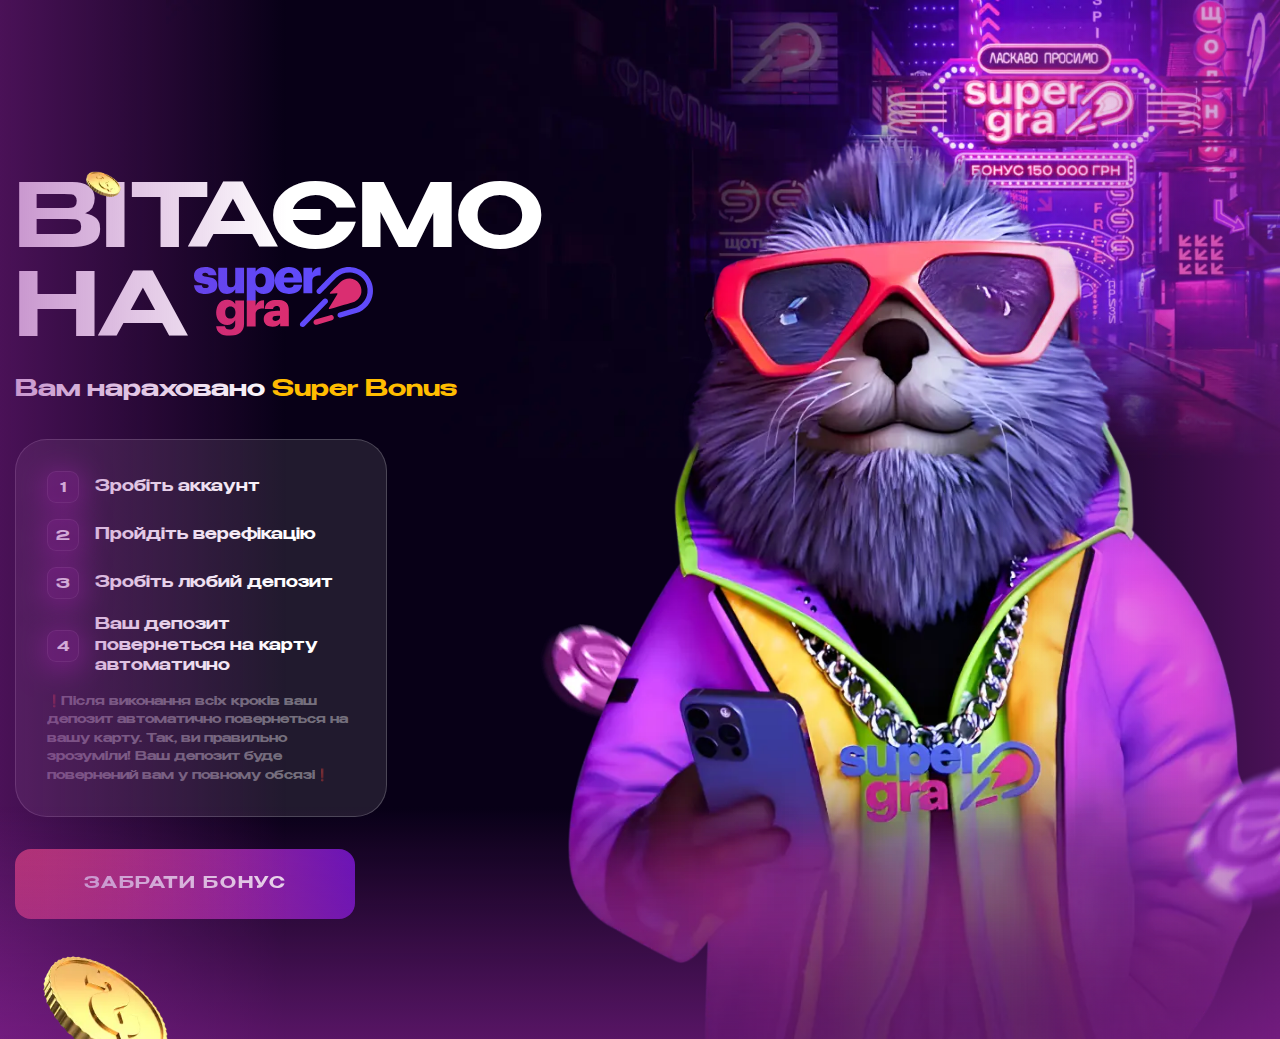
==== index2.html @ c42d8935 "first commit" ====
<!DOCTYPE html>
<html lang="en">

<head>
	<title>HomePage</title>
	<meta charset="UTF-8">
	<meta name="format-detection" content="telephone=no">
	<style>
		body {
			opacity: 0;
			visibility: hidden;
			transition: opacity 0.3s ease 0s, visibility 0.3s ease 0s;
		}

		.loaded body {
			opacity: 1;
			visibility: visible;
		}


		/* При використанні прелоадера використати ці стилі */
		/* 
		.loading body>*:not(#fls-preloader) {
				opacity: 0;
				visibility: hidden;
			}

			.loaded body>*:not(#fls-preloader) {
				transition: opacity 0.3s ease 0.1s, visibility 0.3s ease 0.1s;
				opacity: 1;
				visibility: visible;
			}
	*/
	</style>
	<link rel="stylesheet" href="css/style.min.css?_v=20240819234137">
	<link rel="shortcut icon" href="favicon.ico">
	<!-- <meta name="robots" content="noindex, nofollow"> -->
	<meta name="viewport" content="width=device-width, initial-scale=1.0">
</head>

<body>
	<div class="wrapper">
		<main class="page">
			<section class="page__hero hero">
				<div class="hero__bg">
					<img src="img/bg-mob.webp" alt="Image">
					<img src="img/bg.webp" alt="Image">
				</div>
				<div class="hero__gradients">
					<span></span>
				</div>
				<div class="hero__container hero__container--pg2 ">
					<div class="hero__content hero__content--pg2">
						<h1 class="hero__title hero__title--pg2">
							Вітаємо на
							<svg viewBox="0 0 204 78" fill="none" xmlns="http://www.w3.org/2000/svg">
								<g clip-path="url(#clip0_10_10)">
									<path d="M12.604 0.00179319C19.853 0.00179319 24.9098 2.44553 25.5678 9.38276H16.4818C16.0888 7.43622 15.0187 6.49343 12.694 6.49343C10.5017 6.49343 9.37971 7.43152 9.37971 8.773C9.37971 10.1145 10.7243 10.7149 14.3228 11.1604C22.4713 12.1595 26.406 14.2749 26.406 20.4945C26.4296 27.3943 21.2593 30.49 13.1106 30.49C10.0284 30.49 6.15525 30.0819 3.40913 27.9852C0.426073 25.6916 0 20.6399 0 20.6399H8.89673C9.22814 22.7319 10.1703 23.8951 12.9687 23.9233H13.0539C15.5255 23.9233 16.6523 22.9852 16.6523 21.5358C16.6523 20.0864 15.2318 19.4768 11.1978 18.9232C3.31429 17.896 0 15.6165 0 9.56101C0 3.11158 5.80487 0.00179319 12.604 0.00179319ZM79.0711 0.00179319C85.8561 0.00179319 91.3816 5.01124 91.4858 14.7627V15.5039C91.4858 25.5087 85.9223 30.5134 79.0142 30.5134C74.6252 30.5134 71.4055 28.5012 69.9187 25.6682L69.8714 25.565L69.8335 39.2565L59.8479 39.2237V0.78041H69.9045V5.11443C70.834 3.53042 72.174 2.22127 73.7855 1.32239C75.3971 0.423508 77.2219 -0.0324205 79.0711 0.00179319ZM37.5517 0.78041V18.1352C37.5517 21.4186 38.8443 23.0228 41.7089 23.0228C44.7438 23.0228 46.7135 21.2451 46.7135 17.5255V0.78041H56.7702V29.8614H46.7135V25.3305C45.1368 28.3323 42.2722 30.49 37.386 30.49C31.7043 30.49 27.4949 27.0424 27.4949 19.7019V0.78041H37.5517ZM75.4585 7.50658C71.8411 7.50658 69.6583 10.0676 69.6157 14.8613V15.4523C69.6157 20.4007 71.808 22.9008 75.4585 22.9008C79.1847 22.9008 81.2065 20.3397 81.2444 15.6539V15.0583C81.2444 9.95032 79.0001 7.50658 75.4585 7.50658ZM107.622 30.49C116.5 30.49 121.613 26.7657 122.513 20.2084H113.072C112.679 22.155 111.273 23.656 107.958 23.656C104.364 23.656 102.115 21.4326 101.836 17.5957H122.513V15.0113C122.513 4.56095 115.6 0.00179319 107.565 0.00179319C98.6873 0.00179319 91.6656 5.89304 91.6656 15.2272V15.6727C91.6656 25.171 98.408 30.49 107.622 30.49ZM112.736 11.9859H101.95C102.451 8.50565 104.53 6.56847 107.565 6.56847C110.827 6.56847 112.57 8.50565 112.736 12.0047V11.9859ZM143.464 0.391102H143.606V9.66888C137.484 9.50473 134.113 11.3949 134.113 16.062V29.8426H124.052V0.761655H134.089V6.56847C135.941 2.22509 139.033 0.334818 143.583 0.391102H143.464Z" fill="#604AFA" />
									<path d="M37.5942 37.2585C42.2059 37.2585 44.9474 39.1675 46.6331 42.0755L46.6851 42.1647V38.0371H56.7323V64.7306C56.7323 73.4315 50.9511 78 40.454 78C30.563 78 25.956 73.9052 25.1039 67.3855L25.0754 67.1837H35.0659C35.5394 69.3039 36.8083 70.9784 40.454 70.9784C44.8479 70.9784 46.6518 68.5159 46.6851 64.9511V60.3825C45.8009 62.0065 44.4884 63.3621 42.8871 64.3046C41.2861 65.2474 39.4567 65.7414 37.5942 65.7343C33.4228 65.7343 29.545 63.9614 27.4476 60.3919C24.1 54.7633 24.673 48.3045 27.1967 43.1778C29.1238 39.2707 33.243 37.2585 37.5942 37.2585ZM94.2177 37.2585C102.234 37.2585 107.385 40.4762 107.475 48.0466V67.1509H97.7071V63.7551C96.2868 65.8705 93.7111 67.8169 88.9904 67.8169C83.7065 67.8169 79.0474 65.2561 79.0474 59.0786C79.0474 52.2962 84.7812 49.6085 94.3882 49.557H97.4894V48.8862C97.4894 46.1047 96.8171 44.2661 93.6116 44.2661C90.8939 44.2661 89.8712 45.8374 89.6296 47.6431V47.7183H80.1647C80.6146 40.7107 86.1733 37.2585 94.2225 37.2585H94.2177ZM79.251 37.6524H79.3929V47.0335C73.2379 46.8645 69.8808 48.7782 69.8808 53.4968V67.423H59.8052L59.8383 38.0465H69.8239V43.8908C71.68 39.5098 74.8334 37.6008 79.3929 37.6572L79.251 37.6524ZM97.4799 55.1855H94.8379C90.7897 55.1855 88.9904 55.9641 88.9904 58.3562C88.9904 60.0262 90.1126 61.0861 92.4753 61.0861C95.3162 61.0861 97.4278 59.5101 97.4799 57.0522V55.1761V55.1855ZM41.1927 44.7257C37.4665 44.7257 35.4494 47.296 35.4114 51.2409V51.8083C35.4114 55.8234 37.5422 58.375 41.1358 58.375C44.7296 58.375 46.9265 55.8656 46.9691 51.8083V51.2971C46.9645 47.2914 44.8906 44.7257 41.1927 44.7257Z" fill="#DA2E71" />
									<path d="M152.957 46.4843C152.875 46.6123 152.834 46.7623 152.84 46.914C152.846 47.0658 152.898 47.2122 152.99 47.3334C153.083 47.4549 153.21 47.5455 153.355 47.5932C153.501 47.641 153.658 47.6435 153.805 47.6006C159.416 45.9683 173.321 42.0376 180.239 39.8706C185.112 38.3556 189.183 33.6088 189.742 28.5151C190.599 20.6771 185.225 13.7963 177.11 13.0363C173.128 12.6706 168.833 14.2512 166.38 16.6809C163.928 19.1106 157.242 25.9212 154.174 29.1717C154.069 29.2825 154.001 29.4223 153.978 29.5727C153.956 29.7228 153.98 29.8763 154.048 30.0127C154.116 30.1488 154.225 30.2612 154.359 30.3348C154.493 30.4082 154.647 30.4394 154.799 30.4241L161.869 29.8049C161.992 29.7939 162.116 29.8169 162.227 29.8715C162.338 29.9263 162.431 30.0104 162.495 30.1144C162.561 30.2187 162.595 30.3387 162.595 30.4612C162.597 30.5838 162.563 30.704 162.499 30.8086L152.957 46.4843Z" fill="#DA2E71" />
									<path d="M138.511 65.589C137.771 65.5897 137.056 65.3264 136.496 64.8474C135.937 64.3685 135.57 63.706 135.463 62.9809C135.356 62.2559 135.516 61.517 135.914 60.8994C136.312 60.2818 136.921 59.8269 137.63 59.6179L154.571 54.5757C155.351 54.3501 156.189 54.4389 156.903 54.8228C157.616 55.2066 158.148 55.8546 158.382 56.625C158.615 57.3956 158.532 58.2265 158.15 58.9365C157.768 59.6464 157.118 60.1779 156.342 60.4153L139.401 65.4576C139.113 65.5445 138.812 65.5886 138.511 65.589Z" fill="#DA2E71" />
									<path d="M123.105 68.0465C122.503 68.0439 121.915 67.8662 121.414 67.5356C120.912 67.2052 120.52 66.7363 120.285 66.1871C120.05 65.6379 119.983 65.0325 120.092 64.4459C120.201 63.8595 120.482 63.3174 120.898 62.887L146.594 36.6907C146.875 36.4016 147.21 36.1699 147.582 36.0091C147.952 35.8485 148.352 35.7616 148.757 35.7538C149.162 35.746 149.564 35.8173 149.941 35.9635C150.319 36.1098 150.663 36.3282 150.955 36.6063C151.247 36.8843 151.481 37.2167 151.643 37.5843C151.805 37.952 151.893 38.3477 151.901 38.7487C151.909 39.1498 151.837 39.5487 151.689 39.9222C151.541 40.2959 151.321 40.637 151.04 40.9263L125.33 67.1226C125.042 67.4177 124.696 67.6519 124.313 67.8107C123.931 67.9696 123.52 68.0499 123.105 68.0465Z" fill="#604AFA" />
									<path d="M165.788 57.5168C165.047 57.5158 164.333 57.2502 163.773 56.7689C163.214 56.2876 162.849 55.623 162.745 54.8969C162.642 54.1706 162.805 53.4316 163.205 52.8152C163.608 52.1988 164.22 51.7464 164.93 51.5411C173.126 49.1958 178.813 47.5027 182.312 46.4144C189.888 44.0691 195.768 37.0007 196.617 29.2613C196.944 26.493 196.708 23.6879 195.922 21.0116C195.137 18.3351 193.818 15.842 192.043 13.6796C190.282 11.5566 188.109 9.80473 185.654 8.52777C183.199 7.2508 180.511 6.47461 177.748 6.24509C177.156 6.19351 176.555 6.16536 175.954 6.16536C170.503 6.16536 165.097 8.29953 161.493 11.8689C159.017 14.322 144.377 29.4115 144.225 29.5615C143.95 29.8664 143.615 30.113 143.241 30.2869C142.867 30.4608 142.461 30.5584 142.048 30.5737C141.636 30.5891 141.224 30.5219 140.838 30.3762C140.452 30.2305 140.099 30.0094 139.801 29.7258C139.503 29.4423 139.266 29.1023 139.103 28.726C138.941 28.3496 138.857 27.9449 138.855 27.5356C138.854 27.1263 138.936 26.721 139.097 26.3438C139.257 25.9665 139.492 25.6253 139.789 25.3401C140.395 24.7162 154.618 10.0538 157.142 7.55844C161.876 2.86794 168.908 0.0536499 175.954 0.0536499C176.745 0.0536499 177.534 0.091178 178.321 0.161538C181.898 0.46205 185.379 1.47036 188.557 3.1268C191.733 4.78322 194.543 7.05413 196.819 9.80517C199.113 12.5936 200.818 15.8095 201.837 19.2624C202.855 22.7155 203.163 26.3356 202.742 29.9086C201.64 39.9791 194.002 49.1396 184.167 52.2166C180.626 53.3188 174.898 55.0309 166.65 57.3761C166.371 57.4638 166.079 57.5113 165.788 57.5168Z" fill="#604AFA" />
								</g>
								<defs>
									<clipPath id="clip0_10_10">
										<rect width="204" height="78" fill="white" />
									</clipPath>
								</defs>
							</svg>
						</h1>
						<h2 class="hero__subtitle  hero__subtitle--pg2">
							Вам нараховано <span class="yellow">Super Bonus</span>
						</h2>
						<div class="hero__subtitle border-block border-block--pg2">
							<ul class="border-block__list">
								<li class="border-block__item">
									Зробіть аккаунт
								</li>
								<li class="border-block__item">
									Пройдіть верефікацію
								</li>
								<li class="border-block__item">
									Зробіть любий депозит 
								</li>
								<li class="border-block__item">
									Ваш депозит повернеться на карту автоматично
								</li>
							</ul>
							<div class="border-block__info">
								<p>
									❗️Після виконання всіх кроків ваш депозит автоматично повернеться на вашу карту.
									Так, ви правильно зрозуміли! Ваш депозит буде повернений вам у повному обсязі❗️
								</p>
							</div>
						</div>
						<a href="#" target="_blank" class="hero__button button button--pg2">
							<span>
								Забрати Бонус
							</span>
						</a>
					</div>
					<div class="hero__img">
						<img class="ibg" src="img/main-mob.webp" alt="Image">
						<img class="ibg" src="img/main.webp" alt="Image">
					</div>
				</div>
			</section>
		</main>
	</div>
	<script src="js/app.min.js?_v=20240819234137"></script>
</body>

</html>
---- css/style.min.css ----
@font-face{font-family:Benzin;font-display:swap;src:url(../fonts/Benzin-Regular.woff2) format("woff2");font-weight:400;font-style:normal}@font-face{font-family:Benzin;font-display:swap;src:url(../fonts/Benzin-Semibold.woff2) format("woff2");font-weight:600;font-style:normal}:root{--bg-primary:#080017;--text-primary:#fff;--text-secondary:rgba( 255, 255, 255, 0.4 );--text-accent:#ffbd00}*{padding:0;margin:0;border:0}*,*::after,*::before{box-sizing:border-box}*::after,*::before{display:inline-block}body,html{height:100%;min-width:320px}body{color:var(--text-primary);line-height:1.2;font-family:Benzin,sans-serif;font-size:1.125rem;-ms-text-size-adjust:100%;-moz-text-size-adjust:100%;-webkit-text-size-adjust:100%;-webkit-font-smoothing:antialiased;-moz-osx-font-smoothing:grayscale}button,input,textarea{font-family:Benzin,sans-serif;font-size:inherit;line-height:inherit;color:inherit;background-color:rgba(0,0,0,0)}input,textarea{width:100%}button,option,select{cursor:pointer}a{display:inline-block;color:inherit;text-decoration:none}ul li{list-style:none}img{vertical-align:top}h1,h2,h3,h4,h5,h6{font-weight:inherit;font-size:inherit}.lock body{overflow:hidden;touch-action:none;-ms-scroll-chaining:none;overscroll-behavior:none}.wrapper{min-height:100%;display:flex;flex-direction:column;overflow:hidden}@supports (overflow:clip){.wrapper{overflow:clip}}.wrapper>main{flex:1 1 auto}.wrapper>*{min-width:0}[class*=__container]{max-width:89.375rem;margin:0 auto;padding:0 .9375rem}[class*="--gc"]{display:grid;min-width:0;grid-template-columns:.9375rem 1fr minmax(auto,87.5rem) 1fr .9375rem}[class*="--gc"]>*{min-width:0;grid-column:3/4}.menu__list{display:flex;flex-wrap:wrap;align-items:center;gap:.5rem}.icon-menu{display:none}.spollers{display:grid;gap:15px}.spollers__item{font-size:1.25rem}.spollers__title{width:100%;cursor:default;text-align:left;border:1px solid #eee;padding:.625rem .9375rem;border-radius:.3125rem;position:relative;list-style:none}.spollers__title::-webkit-details-marker,.spollers__title::marker{display:none}._spoller-init .spollers__title{cursor:pointer}._spoller-init .spollers__title::after,._spoller-init .spollers__title::before{content:"";position:absolute;right:10px;top:50%;background-color:#000;height:2px;width:15px;transition:-webkit-transform .5s ease 0s;transition:transform .5s ease 0s;transition:transform .5s ease 0s,-webkit-transform .5s ease 0s}._spoller-init .spollers__title::before{-webkit-transform:translate(-75%,-50%) rotate(40deg);transform:translate(-75%,-50%) rotate(40deg)}._spoller-init .spollers__title::after{-webkit-transform:translate(0,-50%) rotate(-40deg);transform:translate(0,-50%) rotate(-40deg)}._spoller-init .spollers__title._spoller-active::before{-webkit-transform:translateX(-75%) rotate(-40deg);transform:translateX(-75%) rotate(-40deg)}._spoller-init .spollers__title._spoller-active::after{-webkit-transform:rotate(40deg);transform:rotate(40deg)}.spollers__body{padding:1.25rem;border-radius:.3125rem;border:1px solid #eee}.ibg{width:100%;height:100%;-o-object-fit:cover;object-fit:cover}.ibg--top{-o-object-position:top;object-position:top}.ibg--bottom{-o-object-position:bottom;object-position:bottom}.ibg--left{-o-object-position:left;object-position:left}.ibg--right{-o-object-position:right;object-position:right}.ibg--contain{-o-object-fit:contain;object-fit:contain}.cn{position:relative;display:flex;align-items:center;justify-content:space-between;font-family:"Super Webcomic Bros"}.cn:has(.cn__button:hover) span{color:#ee4e0a}.cn__address{color:#000;text-align:center;-webkit-line-clamp:1;display:-webkit-box;-webkit-box-orient:vertical;overflow:hidden;text-overflow:ellipsis;word-break:break-all;transition:color .2s;will-change:color}.cn__button svg path{fill:#fff;will-change:fill;transition:fill .2s}.cn__hint{position:absolute;display:flex;top:0;left:50%;padding:.9375rem 1.25rem .625rem 1.25rem;z-index:100;border-radius:.5rem;white-space:nowrap;pointer-events:none;-webkit-transform:translate(-50%,-100%) scale(.5);transform:translate(-50%,-100%) scale(.5);opacity:0;transition:opacity .3s,-webkit-transform .3s;transition:transform .3s,opacity .3s;transition:transform .3s,opacity .3s,-webkit-transform .3s;color:#fff;font-size:70%}.cn__hint,.cn__hint::after{background-color:#252424}.cn__hint::after{content:"";position:absolute;bottom:0;left:50%;-webkit-transform:translate(-50%,90%);transform:translate(-50%,90%);width:12%;aspect-ratio:1/.55;clip-path:polygon(50% 100%,0 0,100% 0)}.active .cn__hint{-webkit-transform:translate(-50%,-100%) scale(1);transform:translate(-50%,-100%) scale(1);opacity:1}.border-block{border-radius:2rem;border:.0625rem solid rgba(255,255,255,.2);background:rgba(255,255,255,.1);padding:1.5rem 2.5rem}.border-block--pg2{max-width:33.875rem}.border-block--pg2:not(:last-child){margin-bottom:2rem}.border-block__list{display:flex;flex-direction:column;list-style-type:none;counter-reset:item;gap:1rem;max-width:21.875rem}.border-block__list:not(:last-child){margin-bottom:1rem}.border-block__item{font-weight:600;line-height:1.4;position:relative;display:flex;align-items:center;gap:1rem}.border-block__item::before{counter-increment:item;content:counter(item);font-weight:600;font-size:.875rem;display:flex;justify-content:center;align-items:center;border-radius:.5625rem;width:2rem;aspect-ratio:1;padding-top:.1875rem;flex-shrink:0;border:.0625rem solid rgba(255,255,255,.1);background:rgba(141,35,153,.4);box-shadow:0 .25rem 2rem 0 #8d2399}.border-block__info{color:var(--text-secondary);line-height:1.6;font-size:.75rem}.yellow{color:var(--text-accent)}.button{border-radius:1rem;text-align:center;padding:1.5rem 1.5rem;position:relative;overflow:hidden;width:100%}.button--pg2 span{letter-spacing:.1rem}.button span{font-weight:600;line-height:1.2;text-transform:uppercase;font-size:1rem;position:relative;z-index:4}.button::after,.button::before{position:absolute;width:100%;height:100%;top:0;transition:left .3s;will-change:left}.button::after{content:"";left:-100%;background:linear-gradient(92deg,#6612bc 48%,#db4654 100%)}.button::before{content:"";left:0;background:linear-gradient(92deg,#db4654 .48%,#6612bc 100%)}.hero{background-color:var(--bg-primary);position:relative}.hero__bg{pointer-events:none;position:absolute}.hero__bg img{position:absolute;width:100%;height:100%;top:0;left:0;-o-object-fit:cover;object-fit:cover;z-index:1}.hero__bg img:nth-child(1){display:none}.hero__bg img:nth-child(2){display:none}.hero__gradients{pointer-events:none;position:absolute;width:100%;height:100%;top:0;left:0}.hero__gradients::before{content:"";position:absolute;width:22.395833%;height:100%;top:0;left:0;z-index:6;opacity:.5;background:linear-gradient(90deg,#8d2399 0,rgba(8,0,23,0) 100%)}.hero__gradients::after{content:"";position:absolute;width:22.395833%;height:100%;top:0;right:0;z-index:6;opacity:.5;background:linear-gradient(90deg,rgba(8,0,23,0) 0,#8d2399 100%)}.hero__container{display:flex;align-items:center;position:relative;z-index:4;min-height:100svh}.hero__content{display:flex;flex-direction:column;gap:2rem}.hero__content--pg2{display:block}.hero__title{font-weight:600;line-height:1;text-transform:uppercase;position:relative}.hero__title svg{aspect-ratio:204/78;width:2.04em;margin-left:-.25em}.hero__title--pg2:not(:last-child){margin-bottom:1rem}.hero__subtitle{font-weight:600;line-height:1.5}.hero__subtitle p:not(:last-child){margin-bottom:.625rem}.hero__subtitle--pg2{max-width:100%}.hero__subtitle--pg2:not(:last-child){margin-bottom:2rem}.hero__subtext{color:var(--text-secondary);max-width:23.75rem;text-align:center;font-size:.875rem;font-weight:400;line-height:1.2;text-decoration-line:underline}.hero__img{position:relative;z-index:5}.hero__img img{position:relative;z-index:2}.hero__img img:nth-child(1){display:none}.hero__img img:nth-child(2){display:none}.hero__img::after,.hero__img::before{content:"";position:absolute}.hero__img::before{width:19.8%;aspect-ratio:154/161;z-index:1}.hero__img::after{width:32.8%;aspect-ratio:260/269;z-index:7}@media (min-width:47.99875em){.border-block{max-width:23.25rem}.button{max-width:23.75rem}.button--pg2{max-width:21.25rem}.hero::after,.hero::before{content:"";position:absolute;z-index:8}.hero::before{width:5.8%;aspect-ratio:1;top:14%;left:5.2%;background:url(../img/coinSmall.webp) center/cover no-repeat}.hero::after{width:22%;aspect-ratio:418/305;bottom:0;left:0;background:url(../img/coinBig.webp) center/cover no-repeat}.hero__bg{top:0;right:0;aspect-ratio:1671/748}.hero__bg img:nth-child(2){display:block}.hero__gradients span{position:absolute;width:100%;bottom:0;left:0;z-index:6;height:22.395833%;background:linear-gradient(0deg,rgba(141,35,153,.6) 0,rgba(8,0,23,0) 100%)}.hero__content{flex:0 0 44.4%;padding:0 1.875rem 3.75rem 0}.hero__img{left:-.5%;flex:0 0 55.6%;align-self:flex-end;aspect-ratio:778/1023}.hero__img img:nth-child(2){display:block}.hero__img::before{top:52%;left:-6%;background:url(../img/chipSmall.webp) center/cover no-repeat}.hero__img::after{bottom:9%;right:-18%;background:url(../img/chipBig.webp) center/cover no-repeat}}@media (min-width:64.06125em){.hero__bg{width:87%}}@media (min-width:89.375em){.cn{font-size:3rem}.cn{-webkit-column-gap:1.5rem;-moz-column-gap:1.5rem;column-gap:1.5rem}.cn__button svg{width:5.4375rem}.border-block{padding-right:2.5rem}.border-block{padding-left:2.5rem}.border-block__item{font-size:.9375rem}.hero__container--pg2{padding-top:4.375rem}.hero__title{font-size:6.25rem}.hero__subtitle{font-size:1.125rem}.hero__subtitle--pg2{font-size:1.5rem}}@media (min-width:120em){.border-block--pg2{padding:2.5rem}.hero__container{padding-top:4.375rem}}@media (max-width:20em){.cn{font-size:1.375rem}.cn{-webkit-column-gap:.9375rem;-moz-column-gap:.9375rem;column-gap:.9375rem}.cn__button svg{width:2.9375rem}.border-block{padding-right:2rem}.border-block{padding-left:2rem}.border-block__item{font-size:.75rem}.hero__container{padding-top:4.375rem}.hero__container--pg2{padding-top:2.5rem}.hero__title{font-size:3.125rem}.hero__subtitle{font-size:.875rem}.hero__subtitle--pg2{font-size:1.25rem}}@media (max-width:61.99875em){.menu__body{position:fixed;width:100%;height:100%;right:-100%;top:0;overflow:auto;padding-left:.9375rem;padding-right:.9375rem;padding-bottom:1.875rem;padding-top:calc(var(--headH) + 1.875rem);transition:left .3s}.menu-open .menu__body{right:0}.menu__list{flex-direction:column;gap:1.875rem;width:100%}.menu__link{font-size:1.5rem;padding-top:.625rem;padding-bottom:.625rem}.icon-menu{flex-shrink:0;display:block;position:relative;width:2.75rem;height:2.75rem;background-color:red;border-radius:.25rem;z-index:5}.icon-menu span,.icon-menu::after,.icon-menu::before{content:"";transition:all .3s ease 0s;right:.4375rem;position:absolute;width:1.875rem;height:.125rem;background-color:#fff;border-radius:.1875rem;-webkit-backface-visibility:hidden;backface-visibility:hidden}.icon-menu::before{top:.625rem}.icon-menu::after{bottom:.625rem}.icon-menu span{top:calc(50% - .0625rem)}.menu-open .icon-menu span{opacity:0}.menu-open .icon-menu::before{-webkit-backface-visibility:hidden;backface-visibility:hidden;-webkit-transform:rotate(45deg);transform:rotate(45deg);transition:.3s;top:calc(50% - .0625rem)}.menu-open .icon-menu::after{-webkit-backface-visibility:hidden;backface-visibility:hidden;-webkit-transform:rotate(-405deg);transform:rotate(-405deg);transition:.3s;bottom:calc(50% - .0625rem)}}@media (max-width:61.99875em)and (any-hover:none){.icon-menu{cursor:default}}@media (max-width:47.99875em){.border-block{align-self:center;width:100%;max-width:28.125rem}.border-block--pg2{margin-left:auto;margin-right:auto;max-width:37.5rem}.button{max-width:28.125rem}.button{align-self:center}.button--pg2{display:block;margin-left:auto;margin-right:auto}.hero__bg{width:100%;bottom:0;left:0;aspect-ratio:750/800}.hero__bg img:nth-child(1){display:block}.hero__container{flex-direction:column;justify-content:space-between;row-gap:1.25rem}.hero__subtext{align-self:center}.hero__img{width:88%;aspect-ratio:331/335}.hero__img img:nth-child(1){display:block}.hero__img::before{top:16%;left:-2%;background:url(../img/coinSmall-mob.webp) center/cover no-repeat}.hero__img::after{bottom:62%;right:-5%;background:url(../img/coinBig-mob.webp) center/cover no-repeat}}@media (min-width:20em)and (max-width:89.375em){.cn{font-size:clamp(1.375rem ,.9065315315rem + 2.3423423423vw ,3rem)}.cn{-webkit-column-gap:clamp(.9375rem ,.7753378378rem + .8108108108vw ,1.5rem);-moz-column-gap:clamp(.9375rem ,.7753378378rem + .8108108108vw ,1.5rem);column-gap:clamp(.9375rem ,.7753378378rem + .8108108108vw ,1.5rem)}.border-block{padding-right:clamp(2rem ,1.8558558559rem + .7207207207vw ,2.5rem)}.border-block{padding-left:clamp(2rem ,1.8558558559rem + .7207207207vw ,2.5rem)}.border-block__item{font-size:clamp(.75rem ,.6959459459rem + .2702702703vw ,.9375rem)}.hero__container--pg2{padding-top:clamp(2.5rem ,1.9594594595rem + 2.7027027027vw ,4.375rem)}.hero__subtitle{font-size:clamp(.875rem ,.8029279279rem + .3603603604vw ,1.125rem)}.hero__subtitle--pg2{font-size:clamp(1.25rem ,1.1779279279rem + .3603603604vw ,1.5rem)}}@media (min-width:61.99875em)and (max-width:89.375em){.cn__button svg{width:clamp(2.9375rem ,-2.724227775rem + 9.1320031049vw ,5.4375rem)}}@media (min-width:20em)and (max-width:61.99875em){.cn__button svg{width:clamp(2.9375rem ,1.7469883776rem + 5.9525581118vw ,5.4375rem)}.hero__container{padding-top:clamp(4.375rem ,1.9939767553rem + 11.9051162237vw ,9.375rem)}}@media (min-width:47.99875em)and (max-width:120em){.border-block--pg2{padding:clamp(1.5rem ,.833362268rem + 1.3888647767vw ,2.5rem)}}@media (min-width:47.99875em)and (max-width:89.375em){.border-block__info{font-size:clamp(.625rem ,.4799930516rem + .3021056766vw ,.75rem)}.hero__title{font-size:clamp(3rem ,-.7701806592rem + 7.8547475907vw ,6.25rem)}}@media ((min-width:47.99875em) and (max-width:64em)){.hero__bg{width:140%}}@media (min-width:61.99875em)and (max-width:120em){.hero__container{padding-top:clamp(4.375rem ,14.7196046421rem + -8.6205038685vw ,9.375rem)}}@media (min-width:20em)and (max-width:47.99875em){.hero__title{font-size:clamp(3.125rem ,.8927574892rem + 11.1612125541vw ,6.25rem)}}@media (any-hover:hover){.menu__link:hover{color:red}.cn__button:hover svg path{fill:#ee4e0a}.button:hover::before{left:100%}.button:hover::after{left:0}}
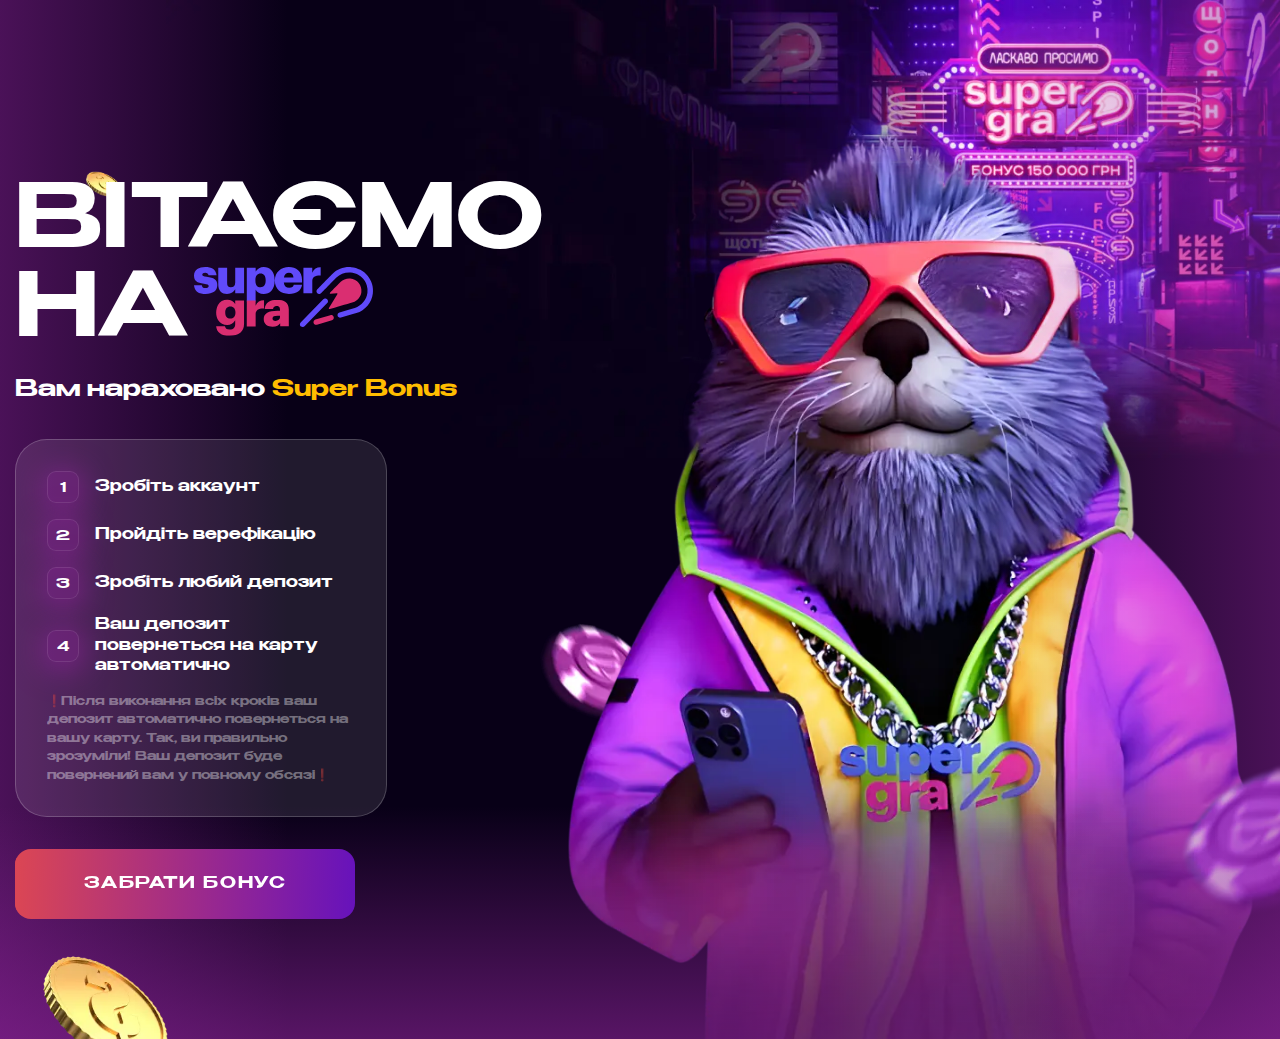
==== commit 42987406: "fixed bg z-index" ====
--- a/index2.html
+++ b/index2.html
@@ -32,7 +32,7 @@
 			}
 	*/
 	</style>
-	<link rel="stylesheet" href="css/style.min.css?_v=20240819234137">
+	<link rel="stylesheet" href="css/style.min.css?_v=20240820090831">
 	<link rel="shortcut icon" href="favicon.ico">
 	<!-- <meta name="robots" content="noindex, nofollow"> -->
 	<meta name="viewport" content="width=device-width, initial-scale=1.0">
@@ -108,7 +108,7 @@
 			</section>
 		</main>
 	</div>
-	<script src="js/app.min.js?_v=20240819234137"></script>
+	<script src="js/app.min.js?_v=20240820090831"></script>
 </body>
 
 </html>--- a/css/style.min.css
+++ b/css/style.min.css
@@ -1 +1 @@
-@font-face{font-family:Benzin;font-display:swap;src:url(../fonts/Benzin-Regular.woff2) format("woff2");font-weight:400;font-style:normal}@font-face{font-family:Benzin;font-display:swap;src:url(../fonts/Benzin-Semibold.woff2) format("woff2");font-weight:600;font-style:normal}:root{--bg-primary:#080017;--text-primary:#fff;--text-secondary:rgba( 255, 255, 255, 0.4 );--text-accent:#ffbd00}*{padding:0;margin:0;border:0}*,*::after,*::before{box-sizing:border-box}*::after,*::before{display:inline-block}body,html{height:100%;min-width:320px}body{color:var(--text-primary);line-height:1.2;font-family:Benzin,sans-serif;font-size:1.125rem;-ms-text-size-adjust:100%;-moz-text-size-adjust:100%;-webkit-text-size-adjust:100%;-webkit-font-smoothing:antialiased;-moz-osx-font-smoothing:grayscale}button,input,textarea{font-family:Benzin,sans-serif;font-size:inherit;line-height:inherit;color:inherit;background-color:rgba(0,0,0,0)}input,textarea{width:100%}button,option,select{cursor:pointer}a{display:inline-block;color:inherit;text-decoration:none}ul li{list-style:none}img{vertical-align:top}h1,h2,h3,h4,h5,h6{font-weight:inherit;font-size:inherit}.lock body{overflow:hidden;touch-action:none;-ms-scroll-chaining:none;overscroll-behavior:none}.wrapper{min-height:100%;display:flex;flex-direction:column;overflow:hidden}@supports (overflow:clip){.wrapper{overflow:clip}}.wrapper>main{flex:1 1 auto}.wrapper>*{min-width:0}[class*=__container]{max-width:89.375rem;margin:0 auto;padding:0 .9375rem}[class*="--gc"]{display:grid;min-width:0;grid-template-columns:.9375rem 1fr minmax(auto,87.5rem) 1fr .9375rem}[class*="--gc"]>*{min-width:0;grid-column:3/4}.menu__list{display:flex;flex-wrap:wrap;align-items:center;gap:.5rem}.icon-menu{display:none}.spollers{display:grid;gap:15px}.spollers__item{font-size:1.25rem}.spollers__title{width:100%;cursor:default;text-align:left;border:1px solid #eee;padding:.625rem .9375rem;border-radius:.3125rem;position:relative;list-style:none}.spollers__title::-webkit-details-marker,.spollers__title::marker{display:none}._spoller-init .spollers__title{cursor:pointer}._spoller-init .spollers__title::after,._spoller-init .spollers__title::before{content:"";position:absolute;right:10px;top:50%;background-color:#000;height:2px;width:15px;transition:-webkit-transform .5s ease 0s;transition:transform .5s ease 0s;transition:transform .5s ease 0s,-webkit-transform .5s ease 0s}._spoller-init .spollers__title::before{-webkit-transform:translate(-75%,-50%) rotate(40deg);transform:translate(-75%,-50%) rotate(40deg)}._spoller-init .spollers__title::after{-webkit-transform:translate(0,-50%) rotate(-40deg);transform:translate(0,-50%) rotate(-40deg)}._spoller-init .spollers__title._spoller-active::before{-webkit-transform:translateX(-75%) rotate(-40deg);transform:translateX(-75%) rotate(-40deg)}._spoller-init .spollers__title._spoller-active::after{-webkit-transform:rotate(40deg);transform:rotate(40deg)}.spollers__body{padding:1.25rem;border-radius:.3125rem;border:1px solid #eee}.ibg{width:100%;height:100%;-o-object-fit:cover;object-fit:cover}.ibg--top{-o-object-position:top;object-position:top}.ibg--bottom{-o-object-position:bottom;object-position:bottom}.ibg--left{-o-object-position:left;object-position:left}.ibg--right{-o-object-position:right;object-position:right}.ibg--contain{-o-object-fit:contain;object-fit:contain}.cn{position:relative;display:flex;align-items:center;justify-content:space-between;font-family:"Super Webcomic Bros"}.cn:has(.cn__button:hover) span{color:#ee4e0a}.cn__address{color:#000;text-align:center;-webkit-line-clamp:1;display:-webkit-box;-webkit-box-orient:vertical;overflow:hidden;text-overflow:ellipsis;word-break:break-all;transition:color .2s;will-change:color}.cn__button svg path{fill:#fff;will-change:fill;transition:fill .2s}.cn__hint{position:absolute;display:flex;top:0;left:50%;padding:.9375rem 1.25rem .625rem 1.25rem;z-index:100;border-radius:.5rem;white-space:nowrap;pointer-events:none;-webkit-transform:translate(-50%,-100%) scale(.5);transform:translate(-50%,-100%) scale(.5);opacity:0;transition:opacity .3s,-webkit-transform .3s;transition:transform .3s,opacity .3s;transition:transform .3s,opacity .3s,-webkit-transform .3s;color:#fff;font-size:70%}.cn__hint,.cn__hint::after{background-color:#252424}.cn__hint::after{content:"";position:absolute;bottom:0;left:50%;-webkit-transform:translate(-50%,90%);transform:translate(-50%,90%);width:12%;aspect-ratio:1/.55;clip-path:polygon(50% 100%,0 0,100% 0)}.active .cn__hint{-webkit-transform:translate(-50%,-100%) scale(1);transform:translate(-50%,-100%) scale(1);opacity:1}.border-block{border-radius:2rem;border:.0625rem solid rgba(255,255,255,.2);background:rgba(255,255,255,.1);padding:1.5rem 2.5rem}.border-block--pg2{max-width:33.875rem}.border-block--pg2:not(:last-child){margin-bottom:2rem}.border-block__list{display:flex;flex-direction:column;list-style-type:none;counter-reset:item;gap:1rem;max-width:21.875rem}.border-block__list:not(:last-child){margin-bottom:1rem}.border-block__item{font-weight:600;line-height:1.4;position:relative;display:flex;align-items:center;gap:1rem}.border-block__item::before{counter-increment:item;content:counter(item);font-weight:600;font-size:.875rem;display:flex;justify-content:center;align-items:center;border-radius:.5625rem;width:2rem;aspect-ratio:1;padding-top:.1875rem;flex-shrink:0;border:.0625rem solid rgba(255,255,255,.1);background:rgba(141,35,153,.4);box-shadow:0 .25rem 2rem 0 #8d2399}.border-block__info{color:var(--text-secondary);line-height:1.6;font-size:.75rem}.yellow{color:var(--text-accent)}.button{border-radius:1rem;text-align:center;padding:1.5rem 1.5rem;position:relative;overflow:hidden;width:100%}.button--pg2 span{letter-spacing:.1rem}.button span{font-weight:600;line-height:1.2;text-transform:uppercase;font-size:1rem;position:relative;z-index:4}.button::after,.button::before{position:absolute;width:100%;height:100%;top:0;transition:left .3s;will-change:left}.button::after{content:"";left:-100%;background:linear-gradient(92deg,#6612bc 48%,#db4654 100%)}.button::before{content:"";left:0;background:linear-gradient(92deg,#db4654 .48%,#6612bc 100%)}.hero{background-color:var(--bg-primary);position:relative}.hero__bg{pointer-events:none;position:absolute}.hero__bg img{position:absolute;width:100%;height:100%;top:0;left:0;-o-object-fit:cover;object-fit:cover;z-index:1}.hero__bg img:nth-child(1){display:none}.hero__bg img:nth-child(2){display:none}.hero__gradients{pointer-events:none;position:absolute;width:100%;height:100%;top:0;left:0}.hero__gradients::before{content:"";position:absolute;width:22.395833%;height:100%;top:0;left:0;z-index:6;opacity:.5;background:linear-gradient(90deg,#8d2399 0,rgba(8,0,23,0) 100%)}.hero__gradients::after{content:"";position:absolute;width:22.395833%;height:100%;top:0;right:0;z-index:6;opacity:.5;background:linear-gradient(90deg,rgba(8,0,23,0) 0,#8d2399 100%)}.hero__container{display:flex;align-items:center;position:relative;z-index:4;min-height:100svh}.hero__content{display:flex;flex-direction:column;gap:2rem}.hero__content--pg2{display:block}.hero__title{font-weight:600;line-height:1;text-transform:uppercase;position:relative}.hero__title svg{aspect-ratio:204/78;width:2.04em;margin-left:-.25em}.hero__title--pg2:not(:last-child){margin-bottom:1rem}.hero__subtitle{font-weight:600;line-height:1.5}.hero__subtitle p:not(:last-child){margin-bottom:.625rem}.hero__subtitle--pg2{max-width:100%}.hero__subtitle--pg2:not(:last-child){margin-bottom:2rem}.hero__subtext{color:var(--text-secondary);max-width:23.75rem;text-align:center;font-size:.875rem;font-weight:400;line-height:1.2;text-decoration-line:underline}.hero__img{position:relative;z-index:5}.hero__img img{position:relative;z-index:2}.hero__img img:nth-child(1){display:none}.hero__img img:nth-child(2){display:none}.hero__img::after,.hero__img::before{content:"";position:absolute}.hero__img::before{width:19.8%;aspect-ratio:154/161;z-index:1}.hero__img::after{width:32.8%;aspect-ratio:260/269;z-index:7}@media (min-width:47.99875em){.border-block{max-width:23.25rem}.button{max-width:23.75rem}.button--pg2{max-width:21.25rem}.hero::after,.hero::before{content:"";position:absolute;z-index:8}.hero::before{width:5.8%;aspect-ratio:1;top:14%;left:5.2%;background:url(../img/coinSmall.webp) center/cover no-repeat}.hero::after{width:22%;aspect-ratio:418/305;bottom:0;left:0;background:url(../img/coinBig.webp) center/cover no-repeat}.hero__bg{top:0;right:0;aspect-ratio:1671/748}.hero__bg img:nth-child(2){display:block}.hero__gradients span{position:absolute;width:100%;bottom:0;left:0;z-index:6;height:22.395833%;background:linear-gradient(0deg,rgba(141,35,153,.6) 0,rgba(8,0,23,0) 100%)}.hero__content{flex:0 0 44.4%;padding:0 1.875rem 3.75rem 0}.hero__img{left:-.5%;flex:0 0 55.6%;align-self:flex-end;aspect-ratio:778/1023}.hero__img img:nth-child(2){display:block}.hero__img::before{top:52%;left:-6%;background:url(../img/chipSmall.webp) center/cover no-repeat}.hero__img::after{bottom:9%;right:-18%;background:url(../img/chipBig.webp) center/cover no-repeat}}@media (min-width:64.06125em){.hero__bg{width:87%}}@media (min-width:89.375em){.cn{font-size:3rem}.cn{-webkit-column-gap:1.5rem;-moz-column-gap:1.5rem;column-gap:1.5rem}.cn__button svg{width:5.4375rem}.border-block{padding-right:2.5rem}.border-block{padding-left:2.5rem}.border-block__item{font-size:.9375rem}.hero__container--pg2{padding-top:4.375rem}.hero__title{font-size:6.25rem}.hero__subtitle{font-size:1.125rem}.hero__subtitle--pg2{font-size:1.5rem}}@media (min-width:120em){.border-block--pg2{padding:2.5rem}.hero__container{padding-top:4.375rem}}@media (max-width:20em){.cn{font-size:1.375rem}.cn{-webkit-column-gap:.9375rem;-moz-column-gap:.9375rem;column-gap:.9375rem}.cn__button svg{width:2.9375rem}.border-block{padding-right:2rem}.border-block{padding-left:2rem}.border-block__item{font-size:.75rem}.hero__container{padding-top:4.375rem}.hero__container--pg2{padding-top:2.5rem}.hero__title{font-size:3.125rem}.hero__subtitle{font-size:.875rem}.hero__subtitle--pg2{font-size:1.25rem}}@media (max-width:61.99875em){.menu__body{position:fixed;width:100%;height:100%;right:-100%;top:0;overflow:auto;padding-left:.9375rem;padding-right:.9375rem;padding-bottom:1.875rem;padding-top:calc(var(--headH) + 1.875rem);transition:left .3s}.menu-open .menu__body{right:0}.menu__list{flex-direction:column;gap:1.875rem;width:100%}.menu__link{font-size:1.5rem;padding-top:.625rem;padding-bottom:.625rem}.icon-menu{flex-shrink:0;display:block;position:relative;width:2.75rem;height:2.75rem;background-color:red;border-radius:.25rem;z-index:5}.icon-menu span,.icon-menu::after,.icon-menu::before{content:"";transition:all .3s ease 0s;right:.4375rem;position:absolute;width:1.875rem;height:.125rem;background-color:#fff;border-radius:.1875rem;-webkit-backface-visibility:hidden;backface-visibility:hidden}.icon-menu::before{top:.625rem}.icon-menu::after{bottom:.625rem}.icon-menu span{top:calc(50% - .0625rem)}.menu-open .icon-menu span{opacity:0}.menu-open .icon-menu::before{-webkit-backface-visibility:hidden;backface-visibility:hidden;-webkit-transform:rotate(45deg);transform:rotate(45deg);transition:.3s;top:calc(50% - .0625rem)}.menu-open .icon-menu::after{-webkit-backface-visibility:hidden;backface-visibility:hidden;-webkit-transform:rotate(-405deg);transform:rotate(-405deg);transition:.3s;bottom:calc(50% - .0625rem)}}@media (max-width:61.99875em)and (any-hover:none){.icon-menu{cursor:default}}@media (max-width:47.99875em){.border-block{align-self:center;width:100%;max-width:28.125rem}.border-block--pg2{margin-left:auto;margin-right:auto;max-width:37.5rem}.button{max-width:28.125rem}.button{align-self:center}.button--pg2{display:block;margin-left:auto;margin-right:auto}.hero__bg{width:100%;bottom:0;left:0;aspect-ratio:750/800}.hero__bg img:nth-child(1){display:block}.hero__container{flex-direction:column;justify-content:space-between;row-gap:1.25rem}.hero__subtext{align-self:center}.hero__img{width:88%;aspect-ratio:331/335}.hero__img img:nth-child(1){display:block}.hero__img::before{top:16%;left:-2%;background:url(../img/coinSmall-mob.webp) center/cover no-repeat}.hero__img::after{bottom:62%;right:-5%;background:url(../img/coinBig-mob.webp) center/cover no-repeat}}@media (min-width:20em)and (max-width:89.375em){.cn{font-size:clamp(1.375rem ,.9065315315rem + 2.3423423423vw ,3rem)}.cn{-webkit-column-gap:clamp(.9375rem ,.7753378378rem + .8108108108vw ,1.5rem);-moz-column-gap:clamp(.9375rem ,.7753378378rem + .8108108108vw ,1.5rem);column-gap:clamp(.9375rem ,.7753378378rem + .8108108108vw ,1.5rem)}.border-block{padding-right:clamp(2rem ,1.8558558559rem + .7207207207vw ,2.5rem)}.border-block{padding-left:clamp(2rem ,1.8558558559rem + .7207207207vw ,2.5rem)}.border-block__item{font-size:clamp(.75rem ,.6959459459rem + .2702702703vw ,.9375rem)}.hero__container--pg2{padding-top:clamp(2.5rem ,1.9594594595rem + 2.7027027027vw ,4.375rem)}.hero__subtitle{font-size:clamp(.875rem ,.8029279279rem + .3603603604vw ,1.125rem)}.hero__subtitle--pg2{font-size:clamp(1.25rem ,1.1779279279rem + .3603603604vw ,1.5rem)}}@media (min-width:61.99875em)and (max-width:89.375em){.cn__button svg{width:clamp(2.9375rem ,-2.724227775rem + 9.1320031049vw ,5.4375rem)}}@media (min-width:20em)and (max-width:61.99875em){.cn__button svg{width:clamp(2.9375rem ,1.7469883776rem + 5.9525581118vw ,5.4375rem)}.hero__container{padding-top:clamp(4.375rem ,1.9939767553rem + 11.9051162237vw ,9.375rem)}}@media (min-width:47.99875em)and (max-width:120em){.border-block--pg2{padding:clamp(1.5rem ,.833362268rem + 1.3888647767vw ,2.5rem)}}@media (min-width:47.99875em)and (max-width:89.375em){.border-block__info{font-size:clamp(.625rem ,.4799930516rem + .3021056766vw ,.75rem)}.hero__title{font-size:clamp(3rem ,-.7701806592rem + 7.8547475907vw ,6.25rem)}}@media ((min-width:47.99875em) and (max-width:64em)){.hero__bg{width:140%}}@media (min-width:61.99875em)and (max-width:120em){.hero__container{padding-top:clamp(4.375rem ,14.7196046421rem + -8.6205038685vw ,9.375rem)}}@media (min-width:20em)and (max-width:47.99875em){.hero__title{font-size:clamp(3.125rem ,.8927574892rem + 11.1612125541vw ,6.25rem)}}@media (any-hover:hover){.menu__link:hover{color:red}.cn__button:hover svg path{fill:#ee4e0a}.button:hover::before{left:100%}.button:hover::after{left:0}}+@font-face{font-family:Benzin;font-display:swap;src:url(../fonts/Benzin-Regular.woff2) format("woff2");font-weight:400;font-style:normal}@font-face{font-family:Benzin;font-display:swap;src:url(../fonts/Benzin-Semibold.woff2) format("woff2");font-weight:600;font-style:normal}:root{--bg-primary:#080017;--text-primary:#fff;--text-secondary:rgba( 255, 255, 255, 0.4 );--text-accent:#ffbd00}*{padding:0;margin:0;border:0}*,*::after,*::before{box-sizing:border-box}*::after,*::before{display:inline-block}body,html{height:100%;min-width:320px}body{color:var(--text-primary);line-height:1.2;font-family:Benzin,sans-serif;font-size:1.125rem;-ms-text-size-adjust:100%;-moz-text-size-adjust:100%;-webkit-text-size-adjust:100%;-webkit-font-smoothing:antialiased;-moz-osx-font-smoothing:grayscale}button,input,textarea{font-family:Benzin,sans-serif;font-size:inherit;line-height:inherit;color:inherit;background-color:rgba(0,0,0,0)}input,textarea{width:100%}button,option,select{cursor:pointer}a{display:inline-block;color:inherit;text-decoration:none}ul li{list-style:none}img{vertical-align:top}h1,h2,h3,h4,h5,h6{font-weight:inherit;font-size:inherit}.lock body{overflow:hidden;touch-action:none;-ms-scroll-chaining:none;overscroll-behavior:none}.wrapper{min-height:100%;display:flex;flex-direction:column;overflow:hidden}@supports (overflow:clip){.wrapper{overflow:clip}}.wrapper>main{flex:1 1 auto}.wrapper>*{min-width:0}[class*=__container]{max-width:89.375rem;margin:0 auto;padding:0 .9375rem}[class*="--gc"]{display:grid;min-width:0;grid-template-columns:.9375rem 1fr minmax(auto,87.5rem) 1fr .9375rem}[class*="--gc"]>*{min-width:0;grid-column:3/4}.menu__list{display:flex;flex-wrap:wrap;align-items:center;gap:.5rem}.icon-menu{display:none}.spollers{display:grid;gap:15px}.spollers__item{font-size:1.25rem}.spollers__title{width:100%;cursor:default;text-align:left;border:1px solid #eee;padding:.625rem .9375rem;border-radius:.3125rem;position:relative;list-style:none}.spollers__title::-webkit-details-marker,.spollers__title::marker{display:none}._spoller-init .spollers__title{cursor:pointer}._spoller-init .spollers__title::after,._spoller-init .spollers__title::before{content:"";position:absolute;right:10px;top:50%;background-color:#000;height:2px;width:15px;transition:-webkit-transform .5s ease 0s;transition:transform .5s ease 0s;transition:transform .5s ease 0s,-webkit-transform .5s ease 0s}._spoller-init .spollers__title::before{-webkit-transform:translate(-75%,-50%) rotate(40deg);transform:translate(-75%,-50%) rotate(40deg)}._spoller-init .spollers__title::after{-webkit-transform:translate(0,-50%) rotate(-40deg);transform:translate(0,-50%) rotate(-40deg)}._spoller-init .spollers__title._spoller-active::before{-webkit-transform:translateX(-75%) rotate(-40deg);transform:translateX(-75%) rotate(-40deg)}._spoller-init .spollers__title._spoller-active::after{-webkit-transform:rotate(40deg);transform:rotate(40deg)}.spollers__body{padding:1.25rem;border-radius:.3125rem;border:1px solid #eee}.ibg{width:100%;height:100%;-o-object-fit:cover;object-fit:cover}.ibg--top{-o-object-position:top;object-position:top}.ibg--bottom{-o-object-position:bottom;object-position:bottom}.ibg--left{-o-object-position:left;object-position:left}.ibg--right{-o-object-position:right;object-position:right}.ibg--contain{-o-object-fit:contain;object-fit:contain}.cn{position:relative;display:flex;align-items:center;justify-content:space-between;font-family:"Super Webcomic Bros"}.cn:has(.cn__button:hover) span{color:#ee4e0a}.cn__address{color:#000;text-align:center;-webkit-line-clamp:1;display:-webkit-box;-webkit-box-orient:vertical;overflow:hidden;text-overflow:ellipsis;word-break:break-all;transition:color .2s;will-change:color}.cn__button svg path{fill:#fff;will-change:fill;transition:fill .2s}.cn__hint{position:absolute;display:flex;top:0;left:50%;padding:.9375rem 1.25rem .625rem 1.25rem;z-index:100;border-radius:.5rem;white-space:nowrap;pointer-events:none;-webkit-transform:translate(-50%,-100%) scale(.5);transform:translate(-50%,-100%) scale(.5);opacity:0;transition:opacity .3s,-webkit-transform .3s;transition:transform .3s,opacity .3s;transition:transform .3s,opacity .3s,-webkit-transform .3s;color:#fff;font-size:70%}.cn__hint,.cn__hint::after{background-color:#252424}.cn__hint::after{content:"";position:absolute;bottom:0;left:50%;-webkit-transform:translate(-50%,90%);transform:translate(-50%,90%);width:12%;aspect-ratio:1/.55;clip-path:polygon(50% 100%,0 0,100% 0)}.active .cn__hint{-webkit-transform:translate(-50%,-100%) scale(1);transform:translate(-50%,-100%) scale(1);opacity:1}.border-block{border-radius:2rem;border:.0625rem solid rgba(255,255,255,.2);background:rgba(255,255,255,.1);padding:1.5rem 2.5rem}.border-block--pg2{max-width:33.875rem}.border-block--pg2:not(:last-child){margin-bottom:2rem}.border-block__list{display:flex;flex-direction:column;list-style-type:none;counter-reset:item;gap:1rem;max-width:21.875rem}.border-block__list:not(:last-child){margin-bottom:1rem}.border-block__item{font-weight:600;line-height:1.4;position:relative;display:flex;align-items:center;gap:1rem}.border-block__item::before{counter-increment:item;content:counter(item);font-weight:600;font-size:.875rem;display:flex;justify-content:center;align-items:center;border-radius:.5625rem;width:2rem;aspect-ratio:1;padding-top:.1875rem;flex-shrink:0;border:.0625rem solid rgba(255,255,255,.1);background:rgba(141,35,153,.4);box-shadow:0 .25rem 2rem 0 #8d2399}.border-block__info{color:var(--text-secondary);line-height:1.6;font-size:.75rem}.yellow{color:var(--text-accent)}.button{border-radius:1rem;text-align:center;padding:1.5rem 1.5rem;position:relative;overflow:hidden;width:100%}.button--pg2 span{letter-spacing:.1rem}.button span{font-weight:600;line-height:1.2;text-transform:uppercase;font-size:1rem;position:relative;z-index:4}.button::after,.button::before{position:absolute;width:calc(100% + .125rem);height:100%;top:0;transition:left .3s;will-change:left}.button::after{content:"";left:-100%;background:linear-gradient(92deg,#6612bc 48%,#db4654 100%)}.button::before{content:"";left:0;background:linear-gradient(92deg,#db4654 .48%,#6612bc 100%)}.hero{background-color:var(--bg-primary);position:relative}.hero__bg{pointer-events:none;position:absolute}.hero__bg img{position:absolute;width:100%;height:100%;top:0;left:0;-o-object-fit:cover;object-fit:cover;z-index:1}.hero__bg img:nth-child(1){display:none}.hero__bg img:nth-child(2){display:none}.hero__gradients{pointer-events:none;position:absolute;width:100%;height:100%;top:0;left:0;z-index:6}.hero__gradients::before{content:"";position:absolute;width:22.395833%;height:100%;top:0;left:0;z-index:6;opacity:.5;background:linear-gradient(90deg,#8d2399 0,rgba(8,0,23,0) 100%)}.hero__gradients::after{content:"";position:absolute;width:22.395833%;height:100%;top:0;right:0;z-index:6;opacity:.5;background:linear-gradient(90deg,rgba(8,0,23,0) 0,#8d2399 100%)}.hero__container{display:flex;align-items:center;min-height:100svh}.hero__content{display:flex;flex-direction:column;gap:2rem;position:relative;z-index:8}.hero__content--pg2{display:block}.hero__title{font-weight:600;line-height:1;text-transform:uppercase;position:relative}.hero__title svg{aspect-ratio:204/78;width:2.04em;margin-left:-.25em}.hero__title--pg2:not(:last-child){margin-bottom:1rem}.hero__subtitle{font-weight:600;line-height:1.5}.hero__subtitle p:not(:last-child){margin-bottom:.625rem}.hero__subtitle--pg2{max-width:100%}.hero__subtitle--pg2:not(:last-child){margin-bottom:2rem}.hero__subtext{color:var(--text-secondary);max-width:23.75rem;text-align:center;font-size:.875rem;font-weight:400;line-height:1.2;text-decoration-line:underline;transition:color .3s;will-change:color}.hero__img{position:relative;z-index:5}.hero__img img{position:relative;z-index:2}.hero__img img:nth-child(1){display:none}.hero__img img:nth-child(2){display:none}.hero__img::after,.hero__img::before{content:"";position:absolute}.hero__img::before{width:19.8%;aspect-ratio:154/161;z-index:1}.hero__img::after{width:32.8%;aspect-ratio:260/269;z-index:7}@media (min-width:47.99875em){.border-block{max-width:23.25rem}.button{max-width:23.75rem}.button--pg2{max-width:21.25rem}.hero::after,.hero::before{content:"";position:absolute;z-index:7;pointer-events:none}.hero::before{width:5.8%;aspect-ratio:1;top:14%;left:5.2%;background:url(../img/coinSmall.webp) center/cover no-repeat}.hero::after{width:22%;aspect-ratio:418/305;bottom:0;left:0;background:url(../img/coinBig.webp) center/cover no-repeat}.hero__bg{top:0;right:0;aspect-ratio:1671/748}.hero__bg img:nth-child(2){display:block}.hero__gradients span{position:absolute;width:100%;bottom:0;left:0;z-index:6;height:22.395833%;background:linear-gradient(0deg,rgba(141,35,153,.6) 0,rgba(8,0,23,0) 100%)}.hero__content{flex:0 0 44.4%;padding:0 1.875rem 3.75rem 0}.hero__img{left:-.5%;flex:0 0 55.6%;align-self:flex-end;aspect-ratio:778/1023}.hero__img img:nth-child(2){display:block}.hero__img::before{top:52%;left:-6%;background:url(../img/chipSmall.webp) center/cover no-repeat}.hero__img::after{bottom:9%;right:-18%;background:url(../img/chipBig.webp) center/cover no-repeat}}@media (min-width:64.06125em){.hero__bg{width:87%}}@media (min-width:89.375em){.cn{font-size:3rem}.cn{-webkit-column-gap:1.5rem;-moz-column-gap:1.5rem;column-gap:1.5rem}.cn__button svg{width:5.4375rem}.border-block{padding-right:2.5rem}.border-block{padding-left:2.5rem}.border-block__item{font-size:.9375rem}.hero__container--pg2{padding-top:4.375rem}.hero__title{font-size:6.25rem}.hero__subtitle{font-size:1.125rem}.hero__subtitle--pg2{font-size:1.5rem}}@media (min-width:120em){.border-block--pg2{padding:2.5rem}.hero__container{padding-top:4.375rem}}@media (max-width:20em){.cn{font-size:1.375rem}.cn{-webkit-column-gap:.9375rem;-moz-column-gap:.9375rem;column-gap:.9375rem}.cn__button svg{width:2.9375rem}.border-block{padding-right:2rem}.border-block{padding-left:2rem}.border-block__item{font-size:.75rem}.hero__container{padding-top:4.375rem}.hero__container--pg2{padding-top:2.5rem}.hero__title{font-size:3.125rem}.hero__subtitle{font-size:.875rem}.hero__subtitle--pg2{font-size:1.25rem}}@media (max-width:61.99875em){.menu__body{position:fixed;width:100%;height:100%;right:-100%;top:0;overflow:auto;padding-left:.9375rem;padding-right:.9375rem;padding-bottom:1.875rem;padding-top:calc(var(--headH) + 1.875rem);transition:left .3s}.menu-open .menu__body{right:0}.menu__list{flex-direction:column;gap:1.875rem;width:100%}.menu__link{font-size:1.5rem;padding-top:.625rem;padding-bottom:.625rem}.icon-menu{flex-shrink:0;display:block;position:relative;width:2.75rem;height:2.75rem;background-color:red;border-radius:.25rem;z-index:5}.icon-menu span,.icon-menu::after,.icon-menu::before{content:"";transition:all .3s ease 0s;right:.4375rem;position:absolute;width:1.875rem;height:.125rem;background-color:#fff;border-radius:.1875rem;-webkit-backface-visibility:hidden;backface-visibility:hidden}.icon-menu::before{top:.625rem}.icon-menu::after{bottom:.625rem}.icon-menu span{top:calc(50% - .0625rem)}.menu-open .icon-menu span{opacity:0}.menu-open .icon-menu::before{-webkit-backface-visibility:hidden;backface-visibility:hidden;-webkit-transform:rotate(45deg);transform:rotate(45deg);transition:.3s;top:calc(50% - .0625rem)}.menu-open .icon-menu::after{-webkit-backface-visibility:hidden;backface-visibility:hidden;-webkit-transform:rotate(-405deg);transform:rotate(-405deg);transition:.3s;bottom:calc(50% - .0625rem)}}@media (max-width:61.99875em)and (any-hover:none){.icon-menu{cursor:default}}@media (max-width:47.99875em){.border-block{align-self:center;width:100%;max-width:28.125rem}.border-block--pg2{margin-left:auto;margin-right:auto;max-width:37.5rem}.button{max-width:28.125rem}.button{align-self:center}.button--pg2{display:block;margin-left:auto;margin-right:auto}.hero__bg{width:100%;bottom:0;left:0;aspect-ratio:750/800}.hero__bg img:nth-child(1){display:block}.hero__container{flex-direction:column;justify-content:space-between;row-gap:1.25rem}.hero__subtext{align-self:center}.hero__img{width:88%;aspect-ratio:331/335}.hero__img img:nth-child(1){display:block}.hero__img::before{top:16%;left:-2%;background:url(../img/coinSmall-mob.webp) center/cover no-repeat}.hero__img::after{bottom:62%;right:-5%;background:url(../img/coinBig-mob.webp) center/cover no-repeat}}@media (min-width:20em)and (max-width:89.375em){.cn{font-size:clamp(1.375rem ,.9065315315rem + 2.3423423423vw ,3rem)}.cn{-webkit-column-gap:clamp(.9375rem ,.7753378378rem + .8108108108vw ,1.5rem);-moz-column-gap:clamp(.9375rem ,.7753378378rem + .8108108108vw ,1.5rem);column-gap:clamp(.9375rem ,.7753378378rem + .8108108108vw ,1.5rem)}.border-block{padding-right:clamp(2rem ,1.8558558559rem + .7207207207vw ,2.5rem)}.border-block{padding-left:clamp(2rem ,1.8558558559rem + .7207207207vw ,2.5rem)}.border-block__item{font-size:clamp(.75rem ,.6959459459rem + .2702702703vw ,.9375rem)}.hero__container--pg2{padding-top:clamp(2.5rem ,1.9594594595rem + 2.7027027027vw ,4.375rem)}.hero__subtitle{font-size:clamp(.875rem ,.8029279279rem + .3603603604vw ,1.125rem)}.hero__subtitle--pg2{font-size:clamp(1.25rem ,1.1779279279rem + .3603603604vw ,1.5rem)}}@media (min-width:61.99875em)and (max-width:89.375em){.cn__button svg{width:clamp(2.9375rem ,-2.724227775rem + 9.1320031049vw ,5.4375rem)}}@media (min-width:20em)and (max-width:61.99875em){.cn__button svg{width:clamp(2.9375rem ,1.7469883776rem + 5.9525581118vw ,5.4375rem)}.hero__container{padding-top:clamp(4.375rem ,1.9939767553rem + 11.9051162237vw ,9.375rem)}}@media (min-width:47.99875em)and (max-width:120em){.border-block--pg2{padding:clamp(1.5rem ,.833362268rem + 1.3888647767vw ,2.5rem)}}@media (min-width:47.99875em)and (max-width:89.375em){.border-block__info{font-size:clamp(.625rem ,.4799930516rem + .3021056766vw ,.75rem)}.hero__title{font-size:clamp(3rem ,-.7701806592rem + 7.8547475907vw ,6.25rem)}}@media ((min-width:47.99875em) and (max-width:64em)){.hero__bg{width:140%}}@media (min-width:61.99875em)and (max-width:120em){.hero__container{padding-top:clamp(4.375rem ,14.7196046421rem + -8.6205038685vw ,9.375rem)}}@media (min-width:20em)and (max-width:47.99875em){.hero__title{font-size:clamp(3.125rem ,.8927574892rem + 11.1612125541vw ,6.25rem)}}@media (any-hover:hover){.menu__link:hover{color:red}.cn__button:hover svg path{fill:#ee4e0a}.button:hover::before{left:100%}.button:hover::after{left:0}.hero__subtext:hover{color:var(--text-accent)}}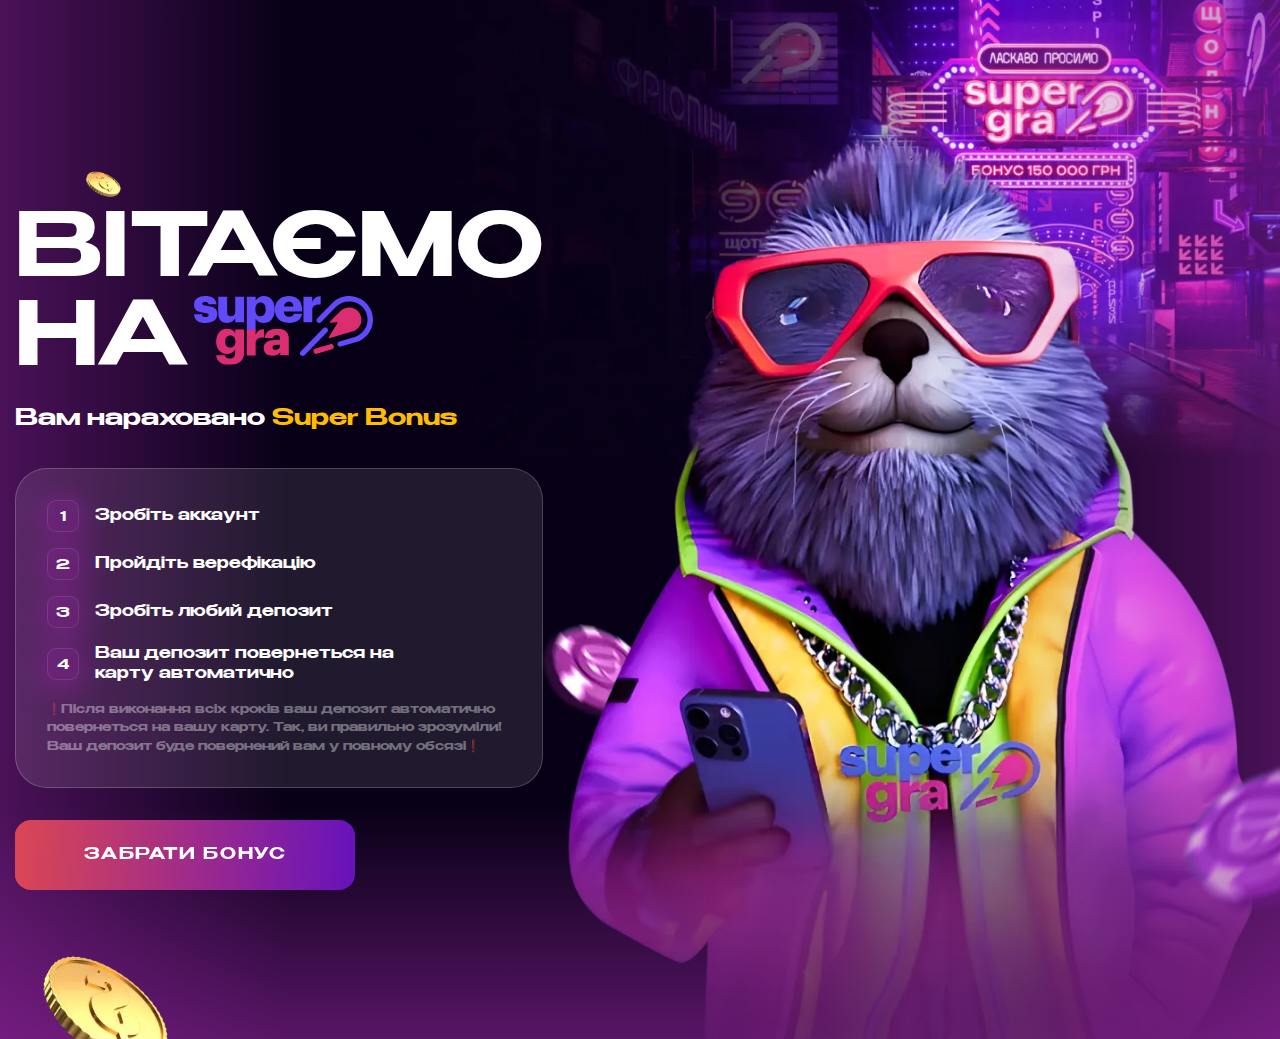
==== commit dcda3cc2: "changed max-width border-block" ====
--- a/index2.html
+++ b/index2.html
@@ -32,7 +32,7 @@
 			}
 	*/
 	</style>
-	<link rel="stylesheet" href="css/style.min.css?_v=20240820090831">
+	<link rel="stylesheet" href="css/style.min.css?_v=20240820091840">
 	<link rel="shortcut icon" href="favicon.ico">
 	<!-- <meta name="robots" content="noindex, nofollow"> -->
 	<meta name="viewport" content="width=device-width, initial-scale=1.0">
@@ -108,7 +108,7 @@
 			</section>
 		</main>
 	</div>
-	<script src="js/app.min.js?_v=20240820090831"></script>
+	<script src="js/app.min.js?_v=20240820091840"></script>
 </body>
 
 </html>--- a/css/style.min.css
+++ b/css/style.min.css
@@ -1 +1 @@
-@font-face{font-family:Benzin;font-display:swap;src:url(../fonts/Benzin-Regular.woff2) format("woff2");font-weight:400;font-style:normal}@font-face{font-family:Benzin;font-display:swap;src:url(../fonts/Benzin-Semibold.woff2) format("woff2");font-weight:600;font-style:normal}:root{--bg-primary:#080017;--text-primary:#fff;--text-secondary:rgba( 255, 255, 255, 0.4 );--text-accent:#ffbd00}*{padding:0;margin:0;border:0}*,*::after,*::before{box-sizing:border-box}*::after,*::before{display:inline-block}body,html{height:100%;min-width:320px}body{color:var(--text-primary);line-height:1.2;font-family:Benzin,sans-serif;font-size:1.125rem;-ms-text-size-adjust:100%;-moz-text-size-adjust:100%;-webkit-text-size-adjust:100%;-webkit-font-smoothing:antialiased;-moz-osx-font-smoothing:grayscale}button,input,textarea{font-family:Benzin,sans-serif;font-size:inherit;line-height:inherit;color:inherit;background-color:rgba(0,0,0,0)}input,textarea{width:100%}button,option,select{cursor:pointer}a{display:inline-block;color:inherit;text-decoration:none}ul li{list-style:none}img{vertical-align:top}h1,h2,h3,h4,h5,h6{font-weight:inherit;font-size:inherit}.lock body{overflow:hidden;touch-action:none;-ms-scroll-chaining:none;overscroll-behavior:none}.wrapper{min-height:100%;display:flex;flex-direction:column;overflow:hidden}@supports (overflow:clip){.wrapper{overflow:clip}}.wrapper>main{flex:1 1 auto}.wrapper>*{min-width:0}[class*=__container]{max-width:89.375rem;margin:0 auto;padding:0 .9375rem}[class*="--gc"]{display:grid;min-width:0;grid-template-columns:.9375rem 1fr minmax(auto,87.5rem) 1fr .9375rem}[class*="--gc"]>*{min-width:0;grid-column:3/4}.menu__list{display:flex;flex-wrap:wrap;align-items:center;gap:.5rem}.icon-menu{display:none}.spollers{display:grid;gap:15px}.spollers__item{font-size:1.25rem}.spollers__title{width:100%;cursor:default;text-align:left;border:1px solid #eee;padding:.625rem .9375rem;border-radius:.3125rem;position:relative;list-style:none}.spollers__title::-webkit-details-marker,.spollers__title::marker{display:none}._spoller-init .spollers__title{cursor:pointer}._spoller-init .spollers__title::after,._spoller-init .spollers__title::before{content:"";position:absolute;right:10px;top:50%;background-color:#000;height:2px;width:15px;transition:-webkit-transform .5s ease 0s;transition:transform .5s ease 0s;transition:transform .5s ease 0s,-webkit-transform .5s ease 0s}._spoller-init .spollers__title::before{-webkit-transform:translate(-75%,-50%) rotate(40deg);transform:translate(-75%,-50%) rotate(40deg)}._spoller-init .spollers__title::after{-webkit-transform:translate(0,-50%) rotate(-40deg);transform:translate(0,-50%) rotate(-40deg)}._spoller-init .spollers__title._spoller-active::before{-webkit-transform:translateX(-75%) rotate(-40deg);transform:translateX(-75%) rotate(-40deg)}._spoller-init .spollers__title._spoller-active::after{-webkit-transform:rotate(40deg);transform:rotate(40deg)}.spollers__body{padding:1.25rem;border-radius:.3125rem;border:1px solid #eee}.ibg{width:100%;height:100%;-o-object-fit:cover;object-fit:cover}.ibg--top{-o-object-position:top;object-position:top}.ibg--bottom{-o-object-position:bottom;object-position:bottom}.ibg--left{-o-object-position:left;object-position:left}.ibg--right{-o-object-position:right;object-position:right}.ibg--contain{-o-object-fit:contain;object-fit:contain}.cn{position:relative;display:flex;align-items:center;justify-content:space-between;font-family:"Super Webcomic Bros"}.cn:has(.cn__button:hover) span{color:#ee4e0a}.cn__address{color:#000;text-align:center;-webkit-line-clamp:1;display:-webkit-box;-webkit-box-orient:vertical;overflow:hidden;text-overflow:ellipsis;word-break:break-all;transition:color .2s;will-change:color}.cn__button svg path{fill:#fff;will-change:fill;transition:fill .2s}.cn__hint{position:absolute;display:flex;top:0;left:50%;padding:.9375rem 1.25rem .625rem 1.25rem;z-index:100;border-radius:.5rem;white-space:nowrap;pointer-events:none;-webkit-transform:translate(-50%,-100%) scale(.5);transform:translate(-50%,-100%) scale(.5);opacity:0;transition:opacity .3s,-webkit-transform .3s;transition:transform .3s,opacity .3s;transition:transform .3s,opacity .3s,-webkit-transform .3s;color:#fff;font-size:70%}.cn__hint,.cn__hint::after{background-color:#252424}.cn__hint::after{content:"";position:absolute;bottom:0;left:50%;-webkit-transform:translate(-50%,90%);transform:translate(-50%,90%);width:12%;aspect-ratio:1/.55;clip-path:polygon(50% 100%,0 0,100% 0)}.active .cn__hint{-webkit-transform:translate(-50%,-100%) scale(1);transform:translate(-50%,-100%) scale(1);opacity:1}.border-block{border-radius:2rem;border:.0625rem solid rgba(255,255,255,.2);background:rgba(255,255,255,.1);padding:1.5rem 2.5rem}.border-block--pg2{max-width:33.875rem}.border-block--pg2:not(:last-child){margin-bottom:2rem}.border-block__list{display:flex;flex-direction:column;list-style-type:none;counter-reset:item;gap:1rem;max-width:21.875rem}.border-block__list:not(:last-child){margin-bottom:1rem}.border-block__item{font-weight:600;line-height:1.4;position:relative;display:flex;align-items:center;gap:1rem}.border-block__item::before{counter-increment:item;content:counter(item);font-weight:600;font-size:.875rem;display:flex;justify-content:center;align-items:center;border-radius:.5625rem;width:2rem;aspect-ratio:1;padding-top:.1875rem;flex-shrink:0;border:.0625rem solid rgba(255,255,255,.1);background:rgba(141,35,153,.4);box-shadow:0 .25rem 2rem 0 #8d2399}.border-block__info{color:var(--text-secondary);line-height:1.6;font-size:.75rem}.yellow{color:var(--text-accent)}.button{border-radius:1rem;text-align:center;padding:1.5rem 1.5rem;position:relative;overflow:hidden;width:100%}.button--pg2 span{letter-spacing:.1rem}.button span{font-weight:600;line-height:1.2;text-transform:uppercase;font-size:1rem;position:relative;z-index:4}.button::after,.button::before{position:absolute;width:calc(100% + .125rem);height:100%;top:0;transition:left .3s;will-change:left}.button::after{content:"";left:-100%;background:linear-gradient(92deg,#6612bc 48%,#db4654 100%)}.button::before{content:"";left:0;background:linear-gradient(92deg,#db4654 .48%,#6612bc 100%)}.hero{background-color:var(--bg-primary);position:relative}.hero__bg{pointer-events:none;position:absolute}.hero__bg img{position:absolute;width:100%;height:100%;top:0;left:0;-o-object-fit:cover;object-fit:cover;z-index:1}.hero__bg img:nth-child(1){display:none}.hero__bg img:nth-child(2){display:none}.hero__gradients{pointer-events:none;position:absolute;width:100%;height:100%;top:0;left:0;z-index:6}.hero__gradients::before{content:"";position:absolute;width:22.395833%;height:100%;top:0;left:0;z-index:6;opacity:.5;background:linear-gradient(90deg,#8d2399 0,rgba(8,0,23,0) 100%)}.hero__gradients::after{content:"";position:absolute;width:22.395833%;height:100%;top:0;right:0;z-index:6;opacity:.5;background:linear-gradient(90deg,rgba(8,0,23,0) 0,#8d2399 100%)}.hero__container{display:flex;align-items:center;min-height:100svh}.hero__content{display:flex;flex-direction:column;gap:2rem;position:relative;z-index:8}.hero__content--pg2{display:block}.hero__title{font-weight:600;line-height:1;text-transform:uppercase;position:relative}.hero__title svg{aspect-ratio:204/78;width:2.04em;margin-left:-.25em}.hero__title--pg2:not(:last-child){margin-bottom:1rem}.hero__subtitle{font-weight:600;line-height:1.5}.hero__subtitle p:not(:last-child){margin-bottom:.625rem}.hero__subtitle--pg2{max-width:100%}.hero__subtitle--pg2:not(:last-child){margin-bottom:2rem}.hero__subtext{color:var(--text-secondary);max-width:23.75rem;text-align:center;font-size:.875rem;font-weight:400;line-height:1.2;text-decoration-line:underline;transition:color .3s;will-change:color}.hero__img{position:relative;z-index:5}.hero__img img{position:relative;z-index:2}.hero__img img:nth-child(1){display:none}.hero__img img:nth-child(2){display:none}.hero__img::after,.hero__img::before{content:"";position:absolute}.hero__img::before{width:19.8%;aspect-ratio:154/161;z-index:1}.hero__img::after{width:32.8%;aspect-ratio:260/269;z-index:7}@media (min-width:47.99875em){.border-block{max-width:23.25rem}.button{max-width:23.75rem}.button--pg2{max-width:21.25rem}.hero::after,.hero::before{content:"";position:absolute;z-index:7;pointer-events:none}.hero::before{width:5.8%;aspect-ratio:1;top:14%;left:5.2%;background:url(../img/coinSmall.webp) center/cover no-repeat}.hero::after{width:22%;aspect-ratio:418/305;bottom:0;left:0;background:url(../img/coinBig.webp) center/cover no-repeat}.hero__bg{top:0;right:0;aspect-ratio:1671/748}.hero__bg img:nth-child(2){display:block}.hero__gradients span{position:absolute;width:100%;bottom:0;left:0;z-index:6;height:22.395833%;background:linear-gradient(0deg,rgba(141,35,153,.6) 0,rgba(8,0,23,0) 100%)}.hero__content{flex:0 0 44.4%;padding:0 1.875rem 3.75rem 0}.hero__img{left:-.5%;flex:0 0 55.6%;align-self:flex-end;aspect-ratio:778/1023}.hero__img img:nth-child(2){display:block}.hero__img::before{top:52%;left:-6%;background:url(../img/chipSmall.webp) center/cover no-repeat}.hero__img::after{bottom:9%;right:-18%;background:url(../img/chipBig.webp) center/cover no-repeat}}@media (min-width:64.06125em){.hero__bg{width:87%}}@media (min-width:89.375em){.cn{font-size:3rem}.cn{-webkit-column-gap:1.5rem;-moz-column-gap:1.5rem;column-gap:1.5rem}.cn__button svg{width:5.4375rem}.border-block{padding-right:2.5rem}.border-block{padding-left:2.5rem}.border-block__item{font-size:.9375rem}.hero__container--pg2{padding-top:4.375rem}.hero__title{font-size:6.25rem}.hero__subtitle{font-size:1.125rem}.hero__subtitle--pg2{font-size:1.5rem}}@media (min-width:120em){.border-block--pg2{padding:2.5rem}.hero__container{padding-top:4.375rem}}@media (max-width:20em){.cn{font-size:1.375rem}.cn{-webkit-column-gap:.9375rem;-moz-column-gap:.9375rem;column-gap:.9375rem}.cn__button svg{width:2.9375rem}.border-block{padding-right:2rem}.border-block{padding-left:2rem}.border-block__item{font-size:.75rem}.hero__container{padding-top:4.375rem}.hero__container--pg2{padding-top:2.5rem}.hero__title{font-size:3.125rem}.hero__subtitle{font-size:.875rem}.hero__subtitle--pg2{font-size:1.25rem}}@media (max-width:61.99875em){.menu__body{position:fixed;width:100%;height:100%;right:-100%;top:0;overflow:auto;padding-left:.9375rem;padding-right:.9375rem;padding-bottom:1.875rem;padding-top:calc(var(--headH) + 1.875rem);transition:left .3s}.menu-open .menu__body{right:0}.menu__list{flex-direction:column;gap:1.875rem;width:100%}.menu__link{font-size:1.5rem;padding-top:.625rem;padding-bottom:.625rem}.icon-menu{flex-shrink:0;display:block;position:relative;width:2.75rem;height:2.75rem;background-color:red;border-radius:.25rem;z-index:5}.icon-menu span,.icon-menu::after,.icon-menu::before{content:"";transition:all .3s ease 0s;right:.4375rem;position:absolute;width:1.875rem;height:.125rem;background-color:#fff;border-radius:.1875rem;-webkit-backface-visibility:hidden;backface-visibility:hidden}.icon-menu::before{top:.625rem}.icon-menu::after{bottom:.625rem}.icon-menu span{top:calc(50% - .0625rem)}.menu-open .icon-menu span{opacity:0}.menu-open .icon-menu::before{-webkit-backface-visibility:hidden;backface-visibility:hidden;-webkit-transform:rotate(45deg);transform:rotate(45deg);transition:.3s;top:calc(50% - .0625rem)}.menu-open .icon-menu::after{-webkit-backface-visibility:hidden;backface-visibility:hidden;-webkit-transform:rotate(-405deg);transform:rotate(-405deg);transition:.3s;bottom:calc(50% - .0625rem)}}@media (max-width:61.99875em)and (any-hover:none){.icon-menu{cursor:default}}@media (max-width:47.99875em){.border-block{align-self:center;width:100%;max-width:28.125rem}.border-block--pg2{margin-left:auto;margin-right:auto;max-width:37.5rem}.button{max-width:28.125rem}.button{align-self:center}.button--pg2{display:block;margin-left:auto;margin-right:auto}.hero__bg{width:100%;bottom:0;left:0;aspect-ratio:750/800}.hero__bg img:nth-child(1){display:block}.hero__container{flex-direction:column;justify-content:space-between;row-gap:1.25rem}.hero__subtext{align-self:center}.hero__img{width:88%;aspect-ratio:331/335}.hero__img img:nth-child(1){display:block}.hero__img::before{top:16%;left:-2%;background:url(../img/coinSmall-mob.webp) center/cover no-repeat}.hero__img::after{bottom:62%;right:-5%;background:url(../img/coinBig-mob.webp) center/cover no-repeat}}@media (min-width:20em)and (max-width:89.375em){.cn{font-size:clamp(1.375rem ,.9065315315rem + 2.3423423423vw ,3rem)}.cn{-webkit-column-gap:clamp(.9375rem ,.7753378378rem + .8108108108vw ,1.5rem);-moz-column-gap:clamp(.9375rem ,.7753378378rem + .8108108108vw ,1.5rem);column-gap:clamp(.9375rem ,.7753378378rem + .8108108108vw ,1.5rem)}.border-block{padding-right:clamp(2rem ,1.8558558559rem + .7207207207vw ,2.5rem)}.border-block{padding-left:clamp(2rem ,1.8558558559rem + .7207207207vw ,2.5rem)}.border-block__item{font-size:clamp(.75rem ,.6959459459rem + .2702702703vw ,.9375rem)}.hero__container--pg2{padding-top:clamp(2.5rem ,1.9594594595rem + 2.7027027027vw ,4.375rem)}.hero__subtitle{font-size:clamp(.875rem ,.8029279279rem + .3603603604vw ,1.125rem)}.hero__subtitle--pg2{font-size:clamp(1.25rem ,1.1779279279rem + .3603603604vw ,1.5rem)}}@media (min-width:61.99875em)and (max-width:89.375em){.cn__button svg{width:clamp(2.9375rem ,-2.724227775rem + 9.1320031049vw ,5.4375rem)}}@media (min-width:20em)and (max-width:61.99875em){.cn__button svg{width:clamp(2.9375rem ,1.7469883776rem + 5.9525581118vw ,5.4375rem)}.hero__container{padding-top:clamp(4.375rem ,1.9939767553rem + 11.9051162237vw ,9.375rem)}}@media (min-width:47.99875em)and (max-width:120em){.border-block--pg2{padding:clamp(1.5rem ,.833362268rem + 1.3888647767vw ,2.5rem)}}@media (min-width:47.99875em)and (max-width:89.375em){.border-block__info{font-size:clamp(.625rem ,.4799930516rem + .3021056766vw ,.75rem)}.hero__title{font-size:clamp(3rem ,-.7701806592rem + 7.8547475907vw ,6.25rem)}}@media ((min-width:47.99875em) and (max-width:64em)){.hero__bg{width:140%}}@media (min-width:61.99875em)and (max-width:120em){.hero__container{padding-top:clamp(4.375rem ,14.7196046421rem + -8.6205038685vw ,9.375rem)}}@media (min-width:20em)and (max-width:47.99875em){.hero__title{font-size:clamp(3.125rem ,.8927574892rem + 11.1612125541vw ,6.25rem)}}@media (any-hover:hover){.menu__link:hover{color:red}.cn__button:hover svg path{fill:#ee4e0a}.button:hover::before{left:100%}.button:hover::after{left:0}.hero__subtext:hover{color:var(--text-accent)}}+@font-face{font-family:Benzin;font-display:swap;src:url(../fonts/Benzin-Regular.woff2) format("woff2");font-weight:400;font-style:normal}@font-face{font-family:Benzin;font-display:swap;src:url(../fonts/Benzin-Semibold.woff2) format("woff2");font-weight:600;font-style:normal}:root{--bg-primary:#080017;--text-primary:#fff;--text-secondary:rgba( 255, 255, 255, 0.4 );--text-accent:#ffbd00}*{padding:0;margin:0;border:0}*,*::after,*::before{box-sizing:border-box}*::after,*::before{display:inline-block}body,html{height:100%;min-width:320px}body{color:var(--text-primary);line-height:1.2;font-family:Benzin,sans-serif;font-size:1.125rem;-ms-text-size-adjust:100%;-moz-text-size-adjust:100%;-webkit-text-size-adjust:100%;-webkit-font-smoothing:antialiased;-moz-osx-font-smoothing:grayscale}button,input,textarea{font-family:Benzin,sans-serif;font-size:inherit;line-height:inherit;color:inherit;background-color:rgba(0,0,0,0)}input,textarea{width:100%}button,option,select{cursor:pointer}a{display:inline-block;color:inherit;text-decoration:none}ul li{list-style:none}img{vertical-align:top}h1,h2,h3,h4,h5,h6{font-weight:inherit;font-size:inherit}.lock body{overflow:hidden;touch-action:none;-ms-scroll-chaining:none;overscroll-behavior:none}.wrapper{min-height:100%;display:flex;flex-direction:column;overflow:hidden}@supports (overflow:clip){.wrapper{overflow:clip}}.wrapper>main{flex:1 1 auto}.wrapper>*{min-width:0}[class*=__container]{max-width:89.375rem;margin:0 auto;padding:0 .9375rem}[class*="--gc"]{display:grid;min-width:0;grid-template-columns:.9375rem 1fr minmax(auto,87.5rem) 1fr .9375rem}[class*="--gc"]>*{min-width:0;grid-column:3/4}.menu__list{display:flex;flex-wrap:wrap;align-items:center;gap:.5rem}.icon-menu{display:none}.spollers{display:grid;gap:15px}.spollers__item{font-size:1.25rem}.spollers__title{width:100%;cursor:default;text-align:left;border:1px solid #eee;padding:.625rem .9375rem;border-radius:.3125rem;position:relative;list-style:none}.spollers__title::-webkit-details-marker,.spollers__title::marker{display:none}._spoller-init .spollers__title{cursor:pointer}._spoller-init .spollers__title::after,._spoller-init .spollers__title::before{content:"";position:absolute;right:10px;top:50%;background-color:#000;height:2px;width:15px;transition:-webkit-transform .5s ease 0s;transition:transform .5s ease 0s;transition:transform .5s ease 0s,-webkit-transform .5s ease 0s}._spoller-init .spollers__title::before{-webkit-transform:translate(-75%,-50%) rotate(40deg);transform:translate(-75%,-50%) rotate(40deg)}._spoller-init .spollers__title::after{-webkit-transform:translate(0,-50%) rotate(-40deg);transform:translate(0,-50%) rotate(-40deg)}._spoller-init .spollers__title._spoller-active::before{-webkit-transform:translateX(-75%) rotate(-40deg);transform:translateX(-75%) rotate(-40deg)}._spoller-init .spollers__title._spoller-active::after{-webkit-transform:rotate(40deg);transform:rotate(40deg)}.spollers__body{padding:1.25rem;border-radius:.3125rem;border:1px solid #eee}.ibg{width:100%;height:100%;-o-object-fit:cover;object-fit:cover}.ibg--top{-o-object-position:top;object-position:top}.ibg--bottom{-o-object-position:bottom;object-position:bottom}.ibg--left{-o-object-position:left;object-position:left}.ibg--right{-o-object-position:right;object-position:right}.ibg--contain{-o-object-fit:contain;object-fit:contain}.cn{position:relative;display:flex;align-items:center;justify-content:space-between;font-family:"Super Webcomic Bros"}.cn:has(.cn__button:hover) span{color:#ee4e0a}.cn__address{color:#000;text-align:center;-webkit-line-clamp:1;display:-webkit-box;-webkit-box-orient:vertical;overflow:hidden;text-overflow:ellipsis;word-break:break-all;transition:color .2s;will-change:color}.cn__button svg path{fill:#fff;will-change:fill;transition:fill .2s}.cn__hint{position:absolute;display:flex;top:0;left:50%;padding:.9375rem 1.25rem .625rem 1.25rem;z-index:100;border-radius:.5rem;white-space:nowrap;pointer-events:none;-webkit-transform:translate(-50%,-100%) scale(.5);transform:translate(-50%,-100%) scale(.5);opacity:0;transition:opacity .3s,-webkit-transform .3s;transition:transform .3s,opacity .3s;transition:transform .3s,opacity .3s,-webkit-transform .3s;color:#fff;font-size:70%}.cn__hint,.cn__hint::after{background-color:#252424}.cn__hint::after{content:"";position:absolute;bottom:0;left:50%;-webkit-transform:translate(-50%,90%);transform:translate(-50%,90%);width:12%;aspect-ratio:1/.55;clip-path:polygon(50% 100%,0 0,100% 0)}.active .cn__hint{-webkit-transform:translate(-50%,-100%) scale(1);transform:translate(-50%,-100%) scale(1);opacity:1}.border-block{border-radius:2rem;border:.0625rem solid rgba(255,255,255,.2);background:rgba(255,255,255,.1);padding:1.5rem 2.5rem}.border-block--pg2.border-block{max-width:33.875rem}.border-block--pg2.border-block:not(:last-child){margin-bottom:2rem}.border-block__list{display:flex;flex-direction:column;list-style-type:none;counter-reset:item;gap:1rem;max-width:21.875rem}.border-block__list:not(:last-child){margin-bottom:1rem}.border-block__item{font-weight:600;line-height:1.4;position:relative;display:flex;align-items:center;gap:1rem}.border-block__item::before{counter-increment:item;content:counter(item);font-weight:600;font-size:.875rem;display:flex;justify-content:center;align-items:center;border-radius:.5625rem;width:2rem;aspect-ratio:1;padding-top:.1875rem;flex-shrink:0;border:.0625rem solid rgba(255,255,255,.1);background:rgba(141,35,153,.4);box-shadow:0 .25rem 2rem 0 #8d2399}.border-block__info{color:var(--text-secondary);line-height:1.6;font-size:.75rem}.yellow{color:var(--text-accent)}.button{border-radius:1rem;text-align:center;padding:1.5rem 1.5rem;position:relative;overflow:hidden;width:100%}.button--pg2 span{letter-spacing:.1rem}.button span{font-weight:600;line-height:1.2;text-transform:uppercase;font-size:1rem;position:relative;z-index:4}.button::after,.button::before{position:absolute;width:calc(100% + .125rem);height:100%;top:0;transition:left .3s;will-change:left}.button::after{content:"";left:-100%;background:linear-gradient(92deg,#6612bc 48%,#db4654 100%)}.button::before{content:"";left:0;background:linear-gradient(92deg,#db4654 .48%,#6612bc 100%)}.hero{background-color:var(--bg-primary);position:relative}.hero__bg{pointer-events:none;position:absolute}.hero__bg img{position:absolute;width:100%;height:100%;top:0;left:0;-o-object-fit:cover;object-fit:cover;z-index:1}.hero__bg img:nth-child(1){display:none}.hero__bg img:nth-child(2){display:none}.hero__gradients{pointer-events:none;position:absolute;width:100%;height:100%;top:0;left:0;z-index:6}.hero__gradients::before{content:"";position:absolute;width:22.395833%;height:100%;top:0;left:0;z-index:6;opacity:.5;background:linear-gradient(90deg,#8d2399 0,rgba(8,0,23,0) 100%)}.hero__gradients::after{content:"";position:absolute;width:22.395833%;height:100%;top:0;right:0;z-index:6;opacity:.5;background:linear-gradient(90deg,rgba(8,0,23,0) 0,#8d2399 100%)}.hero__container{display:flex;align-items:center;min-height:100svh}.hero__content{display:flex;flex-direction:column;gap:2rem;position:relative;z-index:8}.hero__content--pg2{display:block}.hero__title{font-weight:600;line-height:1;text-transform:uppercase;position:relative}.hero__title svg{aspect-ratio:204/78;width:2.04em;margin-left:-.25em}.hero__title--pg2:not(:last-child){margin-bottom:1rem}.hero__subtitle{font-weight:600;line-height:1.5}.hero__subtitle p:not(:last-child){margin-bottom:.625rem}.hero__subtitle--pg2{max-width:100%}.hero__subtitle--pg2:not(:last-child){margin-bottom:2rem}.hero__subtext{color:var(--text-secondary);max-width:23.75rem;text-align:center;font-size:.875rem;font-weight:400;line-height:1.2;text-decoration-line:underline;transition:color .3s;will-change:color}.hero__img{position:relative;z-index:5}.hero__img img{position:relative;z-index:2}.hero__img img:nth-child(1){display:none}.hero__img img:nth-child(2){display:none}.hero__img::after,.hero__img::before{content:"";position:absolute}.hero__img::before{width:19.8%;aspect-ratio:154/161;z-index:1}.hero__img::after{width:32.8%;aspect-ratio:260/269;z-index:7}@media (min-width:47.99875em){.border-block{max-width:23.25rem}.button{max-width:23.75rem}.button--pg2{max-width:21.25rem}.hero::after,.hero::before{content:"";position:absolute;z-index:7;pointer-events:none}.hero::before{width:5.8%;aspect-ratio:1;top:14%;left:5.2%;background:url(../img/coinSmall.webp) center/cover no-repeat}.hero::after{width:22%;aspect-ratio:418/305;bottom:0;left:0;background:url(../img/coinBig.webp) center/cover no-repeat}.hero__bg{top:0;right:0;aspect-ratio:1671/748}.hero__bg img:nth-child(2){display:block}.hero__gradients span{position:absolute;width:100%;bottom:0;left:0;z-index:6;height:22.395833%;background:linear-gradient(0deg,rgba(141,35,153,.6) 0,rgba(8,0,23,0) 100%)}.hero__content{flex:0 0 44.4%;padding:0 1.875rem 3.75rem 0}.hero__img{left:-.5%;flex:0 0 55.6%;align-self:flex-end;aspect-ratio:778/1023}.hero__img img:nth-child(2){display:block}.hero__img::before{top:52%;left:-6%;background:url(../img/chipSmall.webp) center/cover no-repeat}.hero__img::after{bottom:9%;right:-18%;background:url(../img/chipBig.webp) center/cover no-repeat}}@media (min-width:64.06125em){.hero__bg{width:87%}}@media (min-width:89.375em){.cn{font-size:3rem}.cn{-webkit-column-gap:1.5rem;-moz-column-gap:1.5rem;column-gap:1.5rem}.cn__button svg{width:5.4375rem}.border-block{padding-right:2.5rem}.border-block{padding-left:2.5rem}.border-block__item{font-size:.9375rem}.hero__container--pg2{padding-top:4.375rem}.hero__title{font-size:6.25rem}.hero__subtitle{font-size:1.125rem}.hero__subtitle--pg2{font-size:1.5rem}}@media (min-width:120em){.border-block--pg2.border-block{padding:2.5rem}.hero__container{padding-top:4.375rem}}@media (max-width:20em){.cn{font-size:1.375rem}.cn{-webkit-column-gap:.9375rem;-moz-column-gap:.9375rem;column-gap:.9375rem}.cn__button svg{width:2.9375rem}.border-block{padding-right:2rem}.border-block{padding-left:2rem}.border-block__item{font-size:.75rem}.hero__container{padding-top:4.375rem}.hero__container--pg2{padding-top:2.5rem}.hero__title{font-size:3.125rem}.hero__subtitle{font-size:.875rem}.hero__subtitle--pg2{font-size:1.25rem}}@media (max-width:61.99875em){.menu__body{position:fixed;width:100%;height:100%;right:-100%;top:0;overflow:auto;padding-left:.9375rem;padding-right:.9375rem;padding-bottom:1.875rem;padding-top:calc(var(--headH) + 1.875rem);transition:left .3s}.menu-open .menu__body{right:0}.menu__list{flex-direction:column;gap:1.875rem;width:100%}.menu__link{font-size:1.5rem;padding-top:.625rem;padding-bottom:.625rem}.icon-menu{flex-shrink:0;display:block;position:relative;width:2.75rem;height:2.75rem;background-color:red;border-radius:.25rem;z-index:5}.icon-menu span,.icon-menu::after,.icon-menu::before{content:"";transition:all .3s ease 0s;right:.4375rem;position:absolute;width:1.875rem;height:.125rem;background-color:#fff;border-radius:.1875rem;-webkit-backface-visibility:hidden;backface-visibility:hidden}.icon-menu::before{top:.625rem}.icon-menu::after{bottom:.625rem}.icon-menu span{top:calc(50% - .0625rem)}.menu-open .icon-menu span{opacity:0}.menu-open .icon-menu::before{-webkit-backface-visibility:hidden;backface-visibility:hidden;-webkit-transform:rotate(45deg);transform:rotate(45deg);transition:.3s;top:calc(50% - .0625rem)}.menu-open .icon-menu::after{-webkit-backface-visibility:hidden;backface-visibility:hidden;-webkit-transform:rotate(-405deg);transform:rotate(-405deg);transition:.3s;bottom:calc(50% - .0625rem)}}@media (max-width:61.99875em)and (any-hover:none){.icon-menu{cursor:default}}@media (max-width:47.99875em){.border-block{align-self:center;width:100%;max-width:28.125rem}.border-block--pg2.border-block{margin-left:auto;margin-right:auto;max-width:37.5rem}.button{max-width:28.125rem}.button{align-self:center}.button--pg2{display:block;margin-left:auto;margin-right:auto}.hero__bg{width:100%;bottom:0;left:0;aspect-ratio:750/800}.hero__bg img:nth-child(1){display:block}.hero__container{flex-direction:column;justify-content:space-between;row-gap:1.25rem}.hero__subtext{align-self:center}.hero__img{width:88%;aspect-ratio:331/335}.hero__img img:nth-child(1){display:block}.hero__img::before{top:16%;left:-2%;background:url(../img/coinSmall-mob.webp) center/cover no-repeat}.hero__img::after{bottom:62%;right:-5%;background:url(../img/coinBig-mob.webp) center/cover no-repeat}}@media (min-width:20em)and (max-width:89.375em){.cn{font-size:clamp(1.375rem ,.9065315315rem + 2.3423423423vw ,3rem)}.cn{-webkit-column-gap:clamp(.9375rem ,.7753378378rem + .8108108108vw ,1.5rem);-moz-column-gap:clamp(.9375rem ,.7753378378rem + .8108108108vw ,1.5rem);column-gap:clamp(.9375rem ,.7753378378rem + .8108108108vw ,1.5rem)}.border-block{padding-right:clamp(2rem ,1.8558558559rem + .7207207207vw ,2.5rem)}.border-block{padding-left:clamp(2rem ,1.8558558559rem + .7207207207vw ,2.5rem)}.border-block__item{font-size:clamp(.75rem ,.6959459459rem + .2702702703vw ,.9375rem)}.hero__container--pg2{padding-top:clamp(2.5rem ,1.9594594595rem + 2.7027027027vw ,4.375rem)}.hero__subtitle{font-size:clamp(.875rem ,.8029279279rem + .3603603604vw ,1.125rem)}.hero__subtitle--pg2{font-size:clamp(1.25rem ,1.1779279279rem + .3603603604vw ,1.5rem)}}@media (min-width:61.99875em)and (max-width:89.375em){.cn__button svg{width:clamp(2.9375rem ,-2.724227775rem + 9.1320031049vw ,5.4375rem)}}@media (min-width:20em)and (max-width:61.99875em){.cn__button svg{width:clamp(2.9375rem ,1.7469883776rem + 5.9525581118vw ,5.4375rem)}.hero__container{padding-top:clamp(4.375rem ,1.9939767553rem + 11.9051162237vw ,9.375rem)}}@media (min-width:47.99875em)and (max-width:120em){.border-block--pg2.border-block{padding:clamp(1.5rem ,.833362268rem + 1.3888647767vw ,2.5rem)}}@media (min-width:47.99875em)and (max-width:89.375em){.border-block__info{font-size:clamp(.625rem ,.4799930516rem + .3021056766vw ,.75rem)}.hero__title{font-size:clamp(3rem ,-.7701806592rem + 7.8547475907vw ,6.25rem)}}@media ((min-width:47.99875em) and (max-width:64em)){.hero__bg{width:140%}}@media (min-width:61.99875em)and (max-width:120em){.hero__container{padding-top:clamp(4.375rem ,14.7196046421rem + -8.6205038685vw ,9.375rem)}}@media (min-width:20em)and (max-width:47.99875em){.hero__title{font-size:clamp(3.125rem ,.8927574892rem + 11.1612125541vw ,6.25rem)}}@media (any-hover:hover){.menu__link:hover{color:red}.cn__button:hover svg path{fill:#ee4e0a}.button:hover::before{left:100%}.button:hover::after{left:0}.hero__subtext:hover{color:var(--text-accent)}}